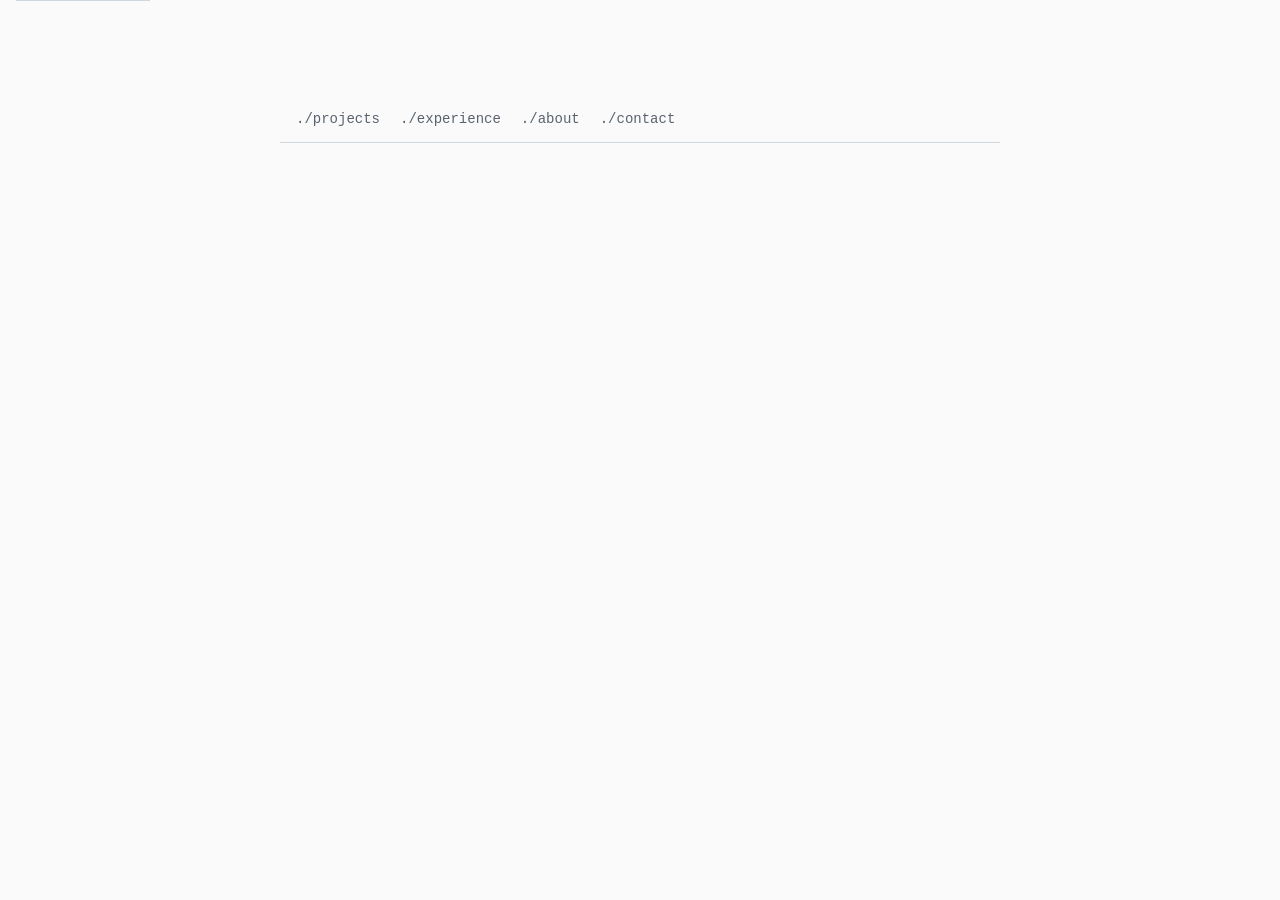
==== index.html @ 527055f6 "Page skeleton" ====
<!doctype html>
<html lang="en">
<head>
  <meta charset="utf-8">
  <meta name="viewport" content="width=device-width, initial-scale=1">
  <title>Albert Zorzolan</title>
  <link rel="stylesheet" href="styles.css">
</head>
<body>
  <a class="skip" href="#main">Skip to content</a>

  <header>
  </header>

  <nav aria-label="Sections">
    <a href="#projects">projects</a>
    <a href="#experience">experience</a>
    <a href="#about">about</a>
    <a href="#contact">contact</a>
  </nav>

  <main id="main">
    <section id="projects" aria-labelledby="projects-h">
    </section>

    <section id="experience" aria-labelledby="experience-h">
    </section>

    <section id="about" aria-labelledby="about-h">
    </section>

    <section id="contact" aria-labelledby="contact-h">
    </section>
  </main>

  <footer>
  </footer>
</body>
</html>
---- styles.css ----
/* Tokens — dark is the default; light follows the system setting. */
:root {
  --bg: #0d1117;
  --surface: #161b22;
  --text: #e6edf3;
  --muted: #8b949e;
  --accent: #7ee787;
  --border: #30363d;

  --mono: ui-monospace, "SF Mono", Menlo, Consolas, "Liberation Mono", monospace;
  --sans: -apple-system, BlinkMacSystemFont, "Segoe UI", Roboto, "Helvetica Neue", Arial, sans-serif;
  color-scheme: dark;
}

@media (prefers-color-scheme: light) {
  :root {
    --bg: #fafafa;
    --surface: #ffffff;
    --text: #1f2328;
    --muted: #59636e;
    --accent: #1a7f37;
    --border: #d0d7de;
    color-scheme: light;
  }
}

*, *::before, *::after { box-sizing: border-box; }

html { scroll-padding-top: 4rem; }

body {
  margin: 0;
  background: var(--bg);
  color: var(--text);
  font-family: var(--sans);
  font-size: 17px;
  line-height: 1.6;
  -webkit-text-size-adjust: 100%;
}

header, nav, main, footer {
  max-width: 720px;
  margin: 0 auto;
  padding: 0 16px;
}

main { overflow-wrap: anywhere; }

a { color: var(--accent); text-underline-offset: 3px; }
a:hover { text-decoration-thickness: 2px; }

:focus-visible {
  outline: 2px solid var(--accent);
  outline-offset: 2px;
  border-radius: 2px;
}

.mono, .label, h1, .project-name, .project-status, .links, nav {
  font-family: var(--mono);
}

.muted { color: var(--muted); }

/* Skip link: hidden until focused */
.skip {
  position: absolute;
  left: 16px;
  top: -40px;
  padding: 6px 10px;
  background: var(--surface);
  border: 1px solid var(--border);
  z-index: 10;
}
.skip:focus { top: 8px; }

/* Header */
header { padding-top: 72px; padding-bottom: 24px; }

h1 {
  margin: 0;
  font-size: clamp(28px, 6vw, 40px);
  font-weight: 700;
  line-height: 1.2;
  letter-spacing: -0.01em;
}
h1 .prompt { color: var(--accent); margin-right: 0.4em; }

.cursor {
  display: inline-block;
  width: 0.55em;
  height: 1em;
  margin-left: 0.15em;
  vertical-align: -0.12em;
  background: var(--accent);
  animation: blink 1s steps(1) infinite;
}
@keyframes blink { 50% { opacity: 0; } }

.meta { margin: 8px 0 0; font-family: var(--mono); color: var(--muted); font-size: 15px; }
.tagline { margin: 16px 0 0; max-width: 60ch; }

.links {
  display: flex;
  flex-wrap: wrap;
  gap: 4px 18px;
  margin: 20px 0 0;
  padding: 0;
  list-style: none;
  font-size: 15px;
}
.links a::before { content: "["; color: var(--muted); }
.links a::after { content: "]"; color: var(--muted); }

/* Sticky section nav */
nav {
  position: sticky;
  top: 0;
  z-index: 5;
  display: flex;
  flex-wrap: wrap;
  gap: 4px 20px;
  padding-top: 12px;
  padding-bottom: 12px;
  background: var(--bg);
  border-bottom: 1px solid var(--border);
  font-size: 14px;
}
nav a { color: var(--muted); text-decoration: none; }
nav a::before { content: "./"; }
nav a:hover { color: var(--accent); }

/* Sections */
section { padding: 40px 0 8px; }

.label {
  margin: 0 0 20px;
  font-size: 15px;
  font-weight: 400;
  color: var(--accent);
}
.label .dollar { color: var(--muted); }

p { margin: 0 0 14px; }

/* Projects */
.project {
  border-top: 1px solid var(--border);
}
.project:last-of-type { border-bottom: 1px solid var(--border); }

.project summary {
  display: grid;
  grid-template-columns: 1.2em minmax(7.5em, auto) 1fr;
  gap: 0 12px;
  align-items: baseline;
  padding: 12px 0;
  cursor: pointer;
  list-style: none;
}
.project summary::-webkit-details-marker { display: none; }
.project summary::before {
  content: "▸";
  color: var(--accent);
  font-family: var(--mono);
}
.project[open] summary::before { content: "▾"; }
.project summary:hover .project-name { text-decoration: underline; text-underline-offset: 3px; }

.project-name { font-weight: 700; }
.project-status { color: var(--muted); font-size: 15px; }

.project-body {
  padding: 4px 0 20px calc(1.2em + 12px);
}
.project-body h3 {
  margin: 16px 0 4px;
  font-family: var(--mono);
  font-size: 13px;
  font-weight: 400;
  text-transform: lowercase;
  color: var(--muted);
}
.project-body h3::before { content: "# "; }
.project-body img {
  display: block;
  max-width: 100%;
  height: auto;
  margin: 16px 0 4px;
  border: 1px solid var(--border);
  border-radius: 6px;
  background: var(--surface);
}

@media (max-width: 480px) {
  .project summary { grid-template-columns: 1.2em 1fr; }
  .project-status { grid-column: 2; }
  .project-body { padding-left: 0; }
}

/* Experience */
.entry {
  padding: 14px 0;
  border-top: 1px solid var(--border);
}
.entry h3 { margin: 0; font-size: 17px; font-weight: 600; }
.entry .when { margin: 2px 0 6px; font-family: var(--mono); font-size: 14px; color: var(--muted); }
.entry ul { margin: 6px 0 0; padding-left: 1.2em; }
.entry li { margin: 2px 0; }

/* Footer */
footer {
  padding-top: 40px;
  padding-bottom: 48px;
  font-family: var(--mono);
  font-size: 13px;
  color: var(--muted);
}

@media (prefers-reduced-motion: reduce) {
  .cursor { animation: none; }
  html { scroll-behavior: auto; }
}

@media (prefers-reduced-motion: no-preference) {
  html { scroll-behavior: smooth; }
}
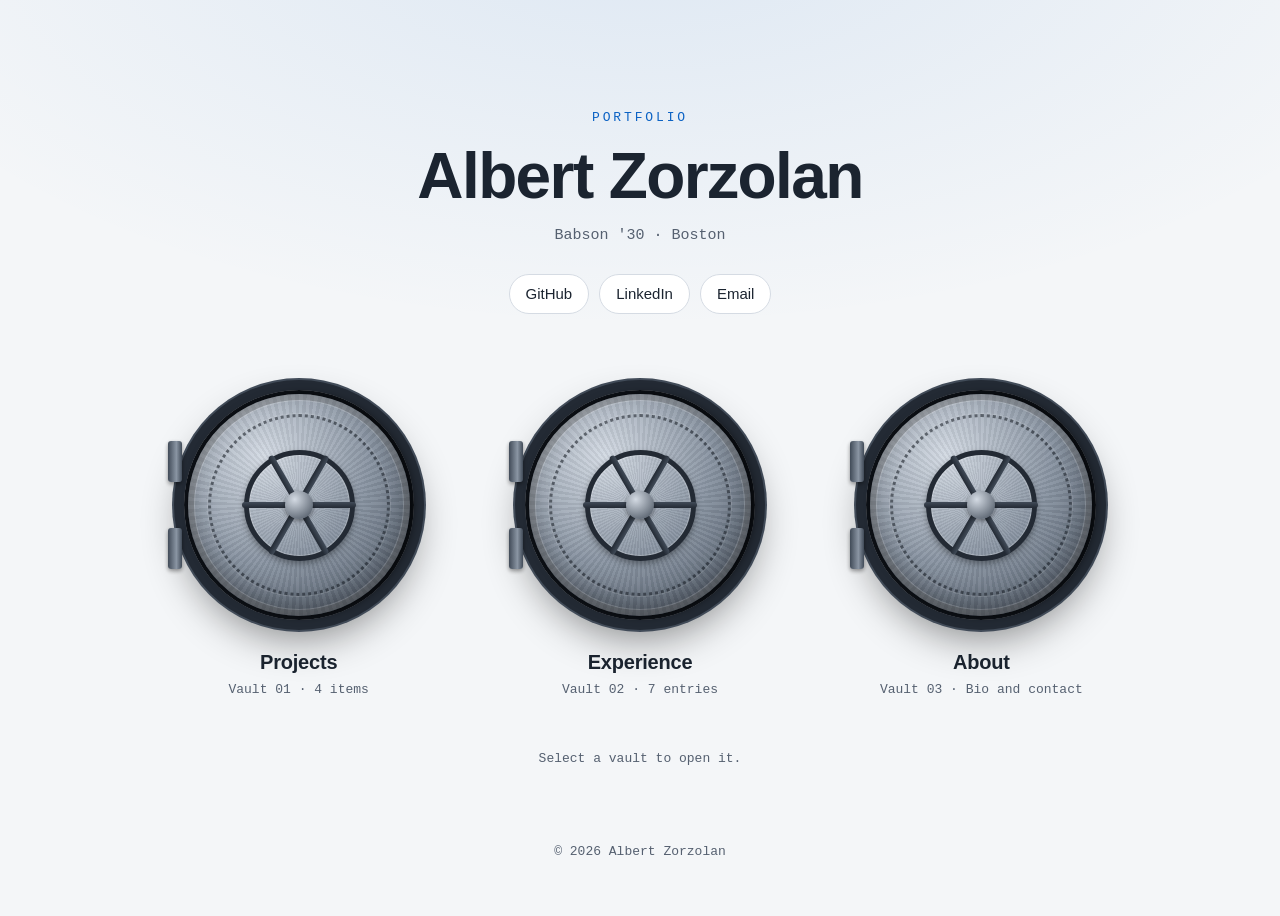
==== commit 475a8752: "Vault redesign: intro, three vault doors with open/close animation, steel palette" ====
--- a/index.html
+++ b/index.html
@@ -4,36 +4,222 @@
   <meta charset="utf-8">
   <meta name="viewport" content="width=device-width, initial-scale=1">
   <title>Albert Zorzolan</title>
+  <meta name="description" content="Albert Zorzolan, Babson '30. Projects: Mendr (iOS app), Kinwise (UnivaBio hackathon), a Kaggle EEG entry and early neuroscience research.">
+  <meta name="theme-color" content="#0b0e13" media="(prefers-color-scheme: dark)">
+  <meta name="theme-color" content="#f4f6f8" media="(prefers-color-scheme: light)">
+  <meta property="og:type" content="website">
+  <meta property="og:title" content="Albert Zorzolan">
+  <meta property="og:description" content="Babson '30. Projects: Mendr (iOS app), Kinwise (UnivaBio hackathon), a Kaggle EEG entry and early neuroscience research.">
+  <meta property="og:url" content="https://albertzorzolan.github.io/">
+  <meta property="og:image" content="https://albertzorzolan.github.io/og-image.png">
+  <meta property="og:image:width" content="1200">
+  <meta property="og:image:height" content="630">
+  <meta property="og:image:alt" content="Albert Zorzolan, Babson '30, Boston">
+  <meta name="twitter:card" content="summary_large_image">
+  <link rel="icon" href="favicon.svg" type="image/svg+xml">
+  <script>document.documentElement.classList.add("js")</script>
   <link rel="stylesheet" href="styles.css">
+  <script src="vault.js" defer></script>
 </head>
 <body>
   <a class="skip" href="#main">Skip to content</a>
 
-  <header>
+  <header class="intro">
+    <p class="eyebrow">Portfolio</p>
+    <h1>Albert Zorzolan</h1>
+    <p class="meta">Babson '30 · Boston</p>
+    <ul class="links">
+      <li><a href="https://github.com/albertzorzolan">GitHub</a></li>
+      <li><a href="https://www.linkedin.com/in/albert-zorzolan/">LinkedIn</a></li>
+      <li><a href="mailto:azorzolan1@babson.edu">Email</a></li>
+    </ul>
   </header>
 
-  <nav aria-label="Sections">
-    <a href="#projects">projects</a>
-    <a href="#experience">experience</a>
-    <a href="#about">about</a>
-    <a href="#contact">contact</a>
-  </nav>
-
   <main id="main">
-    <section id="projects" aria-labelledby="projects-h">
+    <nav class="vaults" aria-label="Vaults">
+      <a class="vault" href="#projects">
+        <span class="vault-frame" aria-hidden="true">
+          <span class="vault-door">
+            <span class="vault-bolts"></span>
+            <span class="vault-wheel"><span class="spoke"></span><span class="spoke"></span><span class="spoke"></span><span class="hub"></span></span>
+          </span>
+        </span>
+        <span class="vault-label">Projects</span>
+        <span class="vault-meta">Vault 01 · 4 items</span>
+      </a>
+      <a class="vault" href="#experience">
+        <span class="vault-frame" aria-hidden="true">
+          <span class="vault-door">
+            <span class="vault-bolts"></span>
+            <span class="vault-wheel"><span class="spoke"></span><span class="spoke"></span><span class="spoke"></span><span class="hub"></span></span>
+          </span>
+        </span>
+        <span class="vault-label">Experience</span>
+        <span class="vault-meta">Vault 02 · 7 entries</span>
+      </a>
+      <a class="vault" href="#about">
+        <span class="vault-frame" aria-hidden="true">
+          <span class="vault-door">
+            <span class="vault-bolts"></span>
+            <span class="vault-wheel"><span class="spoke"></span><span class="spoke"></span><span class="spoke"></span><span class="hub"></span></span>
+          </span>
+        </span>
+        <span class="vault-label">About</span>
+        <span class="vault-meta">Vault 03 · Bio and contact</span>
+      </a>
+    </nav>
+    <p class="hint">Select a vault to open it.</p>
+
+    <section id="projects" class="vault-room" aria-labelledby="projects-h">
+      <div class="room-inner">
+        <div class="room-bar">
+          <span class="room-tag">Vault 01</span>
+          <button class="vault-close" type="button">Close vault</button>
+        </div>
+        <h2 id="projects-h" tabindex="-1">Projects</h2>
+
+        <article class="project" data-id="mendr">
+          <div class="project-head">
+            <h3 class="project-name">Mendr</h3>
+            <span class="pill">iOS app · Live on the App Store</span>
+          </div>
+          <p>Mendr: Better Mornings is an iPhone app for sleep and energy. Each morning you answer a one-minute check-in about sleep, food, water, movement and how you feel, and Mendr sums it up as a Morning Snapshot from 0 to 100. You can start an invite-only crew of up to eight friends who check in together, and see trends from your own records. Optional accounts add friends and two-week seasons.</p>
+          <h4>What I did</h4>
+          <ul>
+            <li>Designed and shipped a social iOS wellness platform with friend graphs, group crews and ranked leaderboards.</li>
+            <li>Integrated HealthKit, WHOOP and Oura APIs for autofill, with per-category source priority to deduplicate data.</li>
+            <li>Embedded AI coaching and NLP input via an on-device LLM with server fallback; Supabase auth and cloud sync.</li>
+          </ul>
+          <p class="stack">Swift · SwiftUI · Supabase · HealthKit</p>
+          <p class="project-links"><a href="https://apps.apple.com/app/id6799245609">View on the App Store</a></p>
+          <img src="img/mendr.png" width="800" height="285" loading="lazy" alt="Six App Store screenshots of Mendr: home screen with a Morning Snapshot of 95, the sleep check-in, a crew of four friends, the how-are-you-feeling question, the daily care plan, and 14-day insights.">
+        </article>
+
+        <article class="project" data-id="kinwise">
+          <div class="project-head">
+            <h3 class="project-name">Kinwise</h3>
+            <span class="pill">Top 100 of 486 · UnivaBio 2026</span>
+          </div>
+          <p>A browser app for families caring for an older parent on many medicines. The parent checks in daily in their own words, Kinwise lines those check-ins up with medicine changes and cited geriatric prescribing criteria, and the family gets one reviewed page of questions to bring to the doctor or pharmacist. It runs entirely in the browser, with no server or sign-up.</p>
+          <h4>What I did</h4>
+          <ul>
+            <li>Co-built it with Neil Shah for the UnivaBio hackathon (theme: AI for Human Health), using AI coding tools.</li>
+            <li>A rule-based review engine checks medications against a 427-drug geriatric knowledge base; an on-device LLM only rewords findings the engine has verified.</li>
+            <li>Symptom extraction from diary entries scored F1 0.94 on 70 held-out synthetic stories; clinician briefs export as HL7 FHIR.</li>
+          </ul>
+          <p class="stack">React · TypeScript · Python</p>
+          <p>Top 100 of 486 projects at UnivaBio 2026. A working prototype on fictional data, not yet tested with real patients, caregivers or clinicians.</p>
+          <p class="project-links"><a href="https://albertzorzolan.github.io/UnivaBioBabson/">Live demo</a> <a href="https://github.com/albertzorzolan/UnivaBioBabson">Code</a></p>
+          <img src="img/kinwise.png" width="800" height="475" loading="lazy" alt="Kinwise demo home page: 'Notice what changes after a medicine change, and bring a clear question to the visit', with buttons for a guided tour, a patient view and a caregiver view.">
+        </article>
+
+        <article class="project" data-id="eeg">
+          <div class="project-head">
+            <h3 class="project-name">Motor-imagery EEG decoding</h3>
+            <span class="pill">Kaggle · In progress</span>
+          </div>
+          <p>An entry in a Kaggle competition on decoding imagined movement from a low-cost 8-channel EEG headset, aimed at rehabilitation. The models have to work on people they were never trained on.</p>
+          <h4>What I did</h4>
+          <p>I used an AI coding agent to build the pipeline: an ensemble of xDAWN spatial filtering and Riemannian tangent-space classifiers, re-centered per recording. Along the way a cue-timing data leak was found and excluded.</p>
+          <p class="stack">Python · pyRiemann · scikit-learn · PyTorch</p>
+          <p>The competition runs until February 2027. The code stays private until it ends.</p>
+        </article>
+
+        <article class="project" data-id="research">
+          <div class="project-head">
+            <h3 class="project-name">Undergraduate research</h3>
+            <span class="pill">Neuroscience + ML · Early stage</span>
+          </div>
+          <p>Undergraduate research at Babson, advised by Prof. Vicky Zhu.</p>
+          <ul>
+            <li>Investigating how the coherence length of a training stream, with total tokens and class statistics held fixed, shifts small transformers between in-context and in-weight learning, using mechanistic readouts of attention heads.</li>
+            <li>Aiming to project results onto the working-memory versus long-term-memory trade-off in human learning, where in-context learning mirrors fast, flexible working memory and in-weight learning mirrors durable synaptic change.</li>
+          </ul>
+          <p>In progress since September 2026.</p>
+        </article>
+      </div>
     </section>
 
-    <section id="experience" aria-labelledby="experience-h">
+    <section id="experience" class="vault-room" aria-labelledby="experience-h">
+      <div class="room-inner">
+        <div class="room-bar">
+          <span class="room-tag">Vault 02</span>
+          <button class="vault-close" type="button">Close vault</button>
+        </div>
+        <h2 id="experience-h" tabindex="-1">Experience</h2>
+
+        <div class="entry">
+          <h3>Undergraduate Researcher · Babson College</h3>
+          <p class="when">Sept. 2026 – present · Wellesley, MA</p>
+          <p>Advised by Prof. Vicky Zhu. Details in the Projects vault.</p>
+        </div>
+
+        <div class="entry">
+          <h3>Mendr · Founder, Developer</h3>
+          <p class="when">June 2026 – present</p>
+          <p>Building an iPhone app for better mornings with friends. Details in the Projects vault.</p>
+        </div>
+
+        <div class="entry">
+          <h3>EY · Robotic Process Automation Intern</h3>
+          <p class="when">July 2025 · Bucharest</p>
+          <ul>
+            <li>Completed UiPath Academy certificates in agentic AI fundamentals, agentic automation and workflow design.</li>
+            <li>Built UiPath workflows to automate email categorization and responses, business analytics and data processing.</li>
+            <li>Helped build a pitch deck for a Romanian company on letting agentic AI handle repetitive operational tasks.</li>
+          </ul>
+        </div>
+
+        <div class="entry">
+          <h3>Babson Biotech Club · Freshman Representative</h3>
+          <p class="when">Sept. 2026 – present</p>
+          <ul>
+            <li>Organizing the club's speaker series of fireside chats with healthcare professionals.</li>
+            <li>Working to start a beginner neurotechnology branch with hands-on EEG and brain-computer interface workshops.</li>
+          </ul>
+        </div>
+
+        <div class="entry">
+          <h3>Babson Analyst Initiative · Equity Research Analyst, NVIDIA</h3>
+          <p class="when">Sept. 2026 – present</p>
+        </div>
+
+        <div class="entry">
+          <h3>Babson College · BS Business Administration</h3>
+          <p class="when">Aug. 2026 – May 2030 · Wellesley, MA</p>
+        </div>
+
+        <div class="entry">
+          <h3>American International School of Bucharest · IB Diploma, 42/45</h3>
+          <p class="when">Aug. 2022 – May 2026 · Bucharest, Romania</p>
+        </div>
+      </div>
     </section>
 
-    <section id="about" aria-labelledby="about-h">
-    </section>
-
-    <section id="contact" aria-labelledby="contact-h">
+    <section id="about" class="vault-room" aria-labelledby="about-h">
+      <div class="room-inner">
+        <div class="room-bar">
+          <span class="room-tag">Vault 03</span>
+          <button class="vault-close" type="button">Close vault</button>
+        </div>
+        <h2 id="about-h" tabindex="-1">About</h2>
+        <p>I'm a first-year at Babson, from Bucharest. I'm interested in how the brain works and how to model it with neural networks, and I'm learning computer science and math to get there.</p>
+        <p>Right now I'm building Mendr and doing research with Prof. Vicky Zhu on how small transformers learn.</p>
+
+        <div id="contact" class="contact">
+          <h3>Contact</h3>
+          <ul class="links">
+            <li><a href="https://github.com/albertzorzolan">github.com/albertzorzolan</a></li>
+            <li><a href="https://www.linkedin.com/in/albert-zorzolan/">linkedin.com/in/albert-zorzolan</a></li>
+            <li><a href="mailto:azorzolan1@babson.edu">Email</a></li>
+          </ul>
+        </div>
+      </div>
     </section>
   </main>
 
   <footer>
+    <p>© 2026 Albert Zorzolan</p>
   </footer>
 </body>
 </html>
--- a/styles.css
+++ b/styles.css
@@ -1,36 +1,47 @@
 /* Tokens — dark is the default; light follows the system setting. */
 :root {
-  --bg: #0d1117;
-  --surface: #161b22;
-  --text: #e6edf3;
-  --muted: #8b949e;
-  --accent: #7ee787;
-  --border: #30363d;
+  --bg: #0b0e13;
+  --surface: #131821;
+  --text: #e8edf3;
+  --muted: #93a0b0;
+  --accent: #6cb6ff;
+  --border: #262f3b;
+
+  /* vault metal (decorative, not used for text) */
+  --steel-hi: #d3dae3;
+  --steel-mid: #8a95a3;
+  --steel-lo: #414b58;
+  --steel-dark: #232a34;
+  --hole: #05070a;
+  --glow: rgba(108, 182, 255, 0.35);
 
   --mono: ui-monospace, "SF Mono", Menlo, Consolas, "Liberation Mono", monospace;
   --sans: -apple-system, BlinkMacSystemFont, "Segoe UI", Roboto, "Helvetica Neue", Arial, sans-serif;
+  --door: clamp(170px, 22vw, 230px);
   color-scheme: dark;
 }
 
 @media (prefers-color-scheme: light) {
   :root {
-    --bg: #fafafa;
+    --bg: #f4f6f8;
     --surface: #ffffff;
-    --text: #1f2328;
-    --muted: #59636e;
-    --accent: #1a7f37;
-    --border: #d0d7de;
+    --text: #1b2430;
+    --muted: #556070;
+    --accent: #0b62c4;
+    --border: #d5dbe3;
+    --glow: rgba(11, 98, 196, 0.25);
     color-scheme: light;
   }
 }
 
 *, *::before, *::after { box-sizing: border-box; }
 
-html { scroll-padding-top: 4rem; }
-
 body {
   margin: 0;
-  background: var(--bg);
+  min-height: 100vh;
+  background:
+    radial-gradient(1200px 600px at 50% -10%, color-mix(in srgb, var(--accent) 10%, transparent), transparent 70%),
+    var(--bg);
   color: var(--text);
   font-family: var(--sans);
   font-size: 17px;
@@ -38,12 +49,6 @@
   -webkit-text-size-adjust: 100%;
 }
 
-header, nav, main, footer {
-  max-width: 720px;
-  margin: 0 auto;
-  padding: 0 16px;
-}
-
 main { overflow-wrap: anywhere; }
 
 a { color: var(--accent); text-underline-offset: 3px; }
@@ -51,176 +56,386 @@
 
 :focus-visible {
   outline: 2px solid var(--accent);
-  outline-offset: 2px;
-  border-radius: 2px;
-}
-
-.mono, .label, h1, .project-name, .project-status, .links, nav {
-  font-family: var(--mono);
-}
-
-.muted { color: var(--muted); }
-
-/* Skip link: hidden until focused */
+  outline-offset: 3px;
+  border-radius: 6px;
+}
+
 .skip {
   position: absolute;
   left: 16px;
-  top: -40px;
-  padding: 6px 10px;
+  top: -100px;
+  padding: 8px 12px;
   background: var(--surface);
   border: 1px solid var(--border);
-  z-index: 10;
-}
-.skip:focus { top: 8px; }
-
-/* Header */
-header { padding-top: 72px; padding-bottom: 24px; }
-
+  border-radius: 8px;
+  z-index: 100;
+}
+.skip:focus { top: 12px; }
+
+/* ---------------------------------------------------------------- intro */
+.intro {
+  max-width: 1040px;
+  margin: 0 auto;
+  padding: clamp(64px, 12vh, 120px) 24px 24px;
+  text-align: center;
+}
+.eyebrow {
+  margin: 0 0 14px;
+  font-family: var(--mono);
+  font-size: 13px;
+  letter-spacing: 0.22em;
+  text-transform: uppercase;
+  color: var(--accent);
+}
 h1 {
   margin: 0;
-  font-size: clamp(28px, 6vw, 40px);
+  font-size: clamp(40px, 7vw, 64px);
   font-weight: 700;
-  line-height: 1.2;
-  letter-spacing: -0.01em;
-}
-h1 .prompt { color: var(--accent); margin-right: 0.4em; }
-
-.cursor {
-  display: inline-block;
-  width: 0.55em;
-  height: 1em;
-  margin-left: 0.15em;
-  vertical-align: -0.12em;
-  background: var(--accent);
-  animation: blink 1s steps(1) infinite;
-}
-@keyframes blink { 50% { opacity: 0; } }
-
-.meta { margin: 8px 0 0; font-family: var(--mono); color: var(--muted); font-size: 15px; }
-.tagline { margin: 16px 0 0; max-width: 60ch; }
+  line-height: 1.05;
+  letter-spacing: -0.025em;
+}
+.meta {
+  margin: 14px 0 0;
+  font-family: var(--mono);
+  font-size: 15px;
+  color: var(--muted);
+}
+.tagline { margin: 18px auto 0; max-width: 56ch; font-size: 19px; }
 
 .links {
   display: flex;
   flex-wrap: wrap;
-  gap: 4px 18px;
-  margin: 20px 0 0;
+  justify-content: center;
+  gap: 10px;
+  margin: 26px 0 0;
   padding: 0;
   list-style: none;
+}
+.links a {
+  display: inline-block;
+  padding: 7px 16px;
+  border: 1px solid var(--border);
+  border-radius: 999px;
+  background: var(--surface);
+  color: var(--text);
   font-size: 15px;
-}
-.links a::before { content: "["; color: var(--muted); }
-.links a::after { content: "]"; color: var(--muted); }
-
-/* Sticky section nav */
-nav {
+  text-decoration: none;
+  transition: border-color 0.2s, color 0.2s;
+}
+.links a:hover { border-color: var(--accent); color: var(--accent); }
+
+/* ---------------------------------------------------------------- vault doors */
+.vaults {
+  display: grid;
+  grid-template-columns: repeat(3, minmax(0, 1fr));
+  gap: 32px;
+  max-width: 1040px;
+  margin: 40px auto 0;
+  padding: 0 24px;
+}
+@media (max-width: 720px) {
+  .vaults { grid-template-columns: 1fr; gap: 36px; }
+  :root { --door: clamp(170px, 52vw, 220px); }
+}
+
+.vault {
+  display: flex;
+  flex-direction: column;
+  align-items: center;
+  padding: 12px 0;
+  color: var(--text);
+  text-decoration: none;
+  border-radius: 20px;
+}
+
+.vault-frame {
+  position: relative;
+  width: var(--door);
+  aspect-ratio: 1;
+  border-radius: 50%;
+  background: radial-gradient(circle, var(--hole) 0 58%, #0e1218 72%, var(--hole) 100%);
+  box-shadow:
+    0 0 0 10px var(--steel-dark),
+    0 0 0 12px var(--steel-lo),
+    0 18px 40px rgba(0, 0, 0, 0.45);
+  perspective: 900px;
+  transition: box-shadow 0.3s;
+}
+.vault:hover .vault-frame,
+.vault:focus-visible .vault-frame {
+  box-shadow:
+    0 0 0 10px var(--steel-dark),
+    0 0 0 12px var(--steel-lo),
+    0 0 0 16px var(--glow),
+    0 18px 40px rgba(0, 0, 0, 0.45);
+}
+
+.vault-door {
+  position: absolute;
+  inset: 4px;
+  border-radius: 50%;
+  background:
+    repeating-conic-gradient(from 0deg, rgba(255, 255, 255, 0.05) 0deg 2deg, rgba(0, 0, 0, 0.05) 2deg 4deg),
+    radial-gradient(circle at 34% 28%, var(--steel-hi), var(--steel-mid) 48%, var(--steel-lo) 100%);
+  box-shadow:
+    inset 0 0 0 6px rgba(0, 0, 0, 0.22),
+    inset 0 0 0 7px rgba(255, 255, 255, 0.18),
+    inset 0 -10px 24px rgba(0, 0, 0, 0.35),
+    4px 0 10px rgba(0, 0, 0, 0.5);
+  transform-origin: 0% 50%;
+  transition: transform 0.5s cubic-bezier(0.2, 0.7, 0.2, 1);
+  will-change: transform;
+}
+.vault:hover .vault-door { transform: rotateY(-9deg); }
+
+/* hinge plates on the left edge of the frame */
+.vault-frame::before,
+.vault-frame::after {
+  content: "";
+  position: absolute;
+  left: -16px;
+  width: 14px;
+  height: 18%;
+  border-radius: 3px;
+  background: linear-gradient(90deg, var(--steel-lo), var(--steel-mid) 60%, var(--steel-lo));
+  box-shadow: 0 2px 4px rgba(0, 0, 0, 0.4);
+}
+.vault-frame::before { top: 22%; }
+.vault-frame::after { bottom: 22%; }
+
+.vault-bolts {
+  position: absolute;
+  inset: 9%;
+  border-radius: 50%;
+  border: 3px dotted rgba(20, 26, 34, 0.55);
+  box-shadow: 0 0 0 1px rgba(255, 255, 255, 0.12);
+}
+
+.vault-wheel {
+  position: absolute;
+  top: 25%;
+  left: 25%;
+  width: 50%;
+  aspect-ratio: 1;
+  border-radius: 50%;
+  border: 5px solid var(--steel-dark);
+  box-shadow: inset 0 0 0 1px rgba(255, 255, 255, 0.25), 0 3px 6px rgba(0, 0, 0, 0.35);
+  transition: transform 0.6s cubic-bezier(0.3, 0.8, 0.3, 1);
+}
+.vault:hover .vault-wheel { transform: rotate(35deg); }
+.spoke {
+  position: absolute;
+  top: calc(50% - 3px);
+  left: -6%;
+  width: 112%;
+  height: 6px;
+  border-radius: 3px;
+  background: linear-gradient(var(--steel-lo), var(--steel-dark));
+}
+.spoke:nth-child(2) { transform: rotate(60deg); }
+.spoke:nth-child(3) { transform: rotate(120deg); }
+.hub {
+  position: absolute;
+  top: 36%;
+  left: 36%;
+  width: 28%;
+  aspect-ratio: 1;
+  border-radius: 50%;
+  background: radial-gradient(circle at 35% 30%, var(--steel-hi), var(--steel-lo));
+  box-shadow: 0 2px 4px rgba(0, 0, 0, 0.4);
+}
+
+.vault-label {
+  margin-top: 26px;
+  font-size: 20px;
+  font-weight: 650;
+  letter-spacing: -0.01em;
+}
+.vault-meta {
+  margin-top: 2px;
+  font-family: var(--mono);
+  font-size: 13px;
+  color: var(--muted);
+}
+.hint {
+  margin: 36px 0 0;
+  text-align: center;
+  font-family: var(--mono);
+  font-size: 13px;
+  color: var(--muted);
+}
+html:not(.js) .hint { display: none; }
+
+/* ---------------------------------------------------------------- rooms */
+.vault-room { padding: 0 24px; }
+.room-inner {
+  max-width: 960px;
+  margin: 0 auto;
+  padding: 0 0 80px;
+  overflow-wrap: anywhere;
+}
+html:not(.js) .room-bar { display: none; }
+
+.js .vault-room { display: none; }
+.js .vault-room.is-open {
+  display: block;
+  position: fixed;
+  inset: 0;
+  z-index: 50;
+  overflow-y: auto;
+  overscroll-behavior: contain;
+  background:
+    radial-gradient(900px 500px at 50% 0%, color-mix(in srgb, var(--accent) 9%, transparent), transparent 70%),
+    var(--bg);
+}
+.js body.room-open { overflow: hidden; }
+
+.room-bar {
   position: sticky;
   top: 0;
-  z-index: 5;
+  z-index: 2;
+  display: flex;
+  align-items: center;
+  justify-content: space-between;
+  margin: 0 -24px;
+  padding: 14px 24px;
+  background: color-mix(in srgb, var(--bg) 88%, transparent);
+  backdrop-filter: blur(8px);
+  -webkit-backdrop-filter: blur(8px);
+  border-bottom: 1px solid var(--border);
+}
+.room-tag {
+  font-family: var(--mono);
+  font-size: 12.5px;
+  letter-spacing: 0.18em;
+  text-transform: uppercase;
+  color: var(--muted);
+}
+.vault-close {
+  padding: 8px 16px;
+  border: 1px solid var(--border);
+  border-radius: 999px;
+  background: var(--surface);
+  color: var(--text);
+  font: 500 14px var(--sans);
+  cursor: pointer;
+  transition: border-color 0.2s, color 0.2s;
+}
+.vault-close:hover { border-color: var(--accent); color: var(--accent); }
+
+h2 {
+  margin: 36px 0 28px;
+  font-size: clamp(32px, 5vw, 44px);
+  line-height: 1.1;
+  letter-spacing: -0.02em;
+}
+h2:focus { outline: none; }
+p { margin: 0 0 14px; }
+
+/* projects */
+.project {
+  margin: 0 0 20px;
+  padding: clamp(20px, 4vw, 30px);
+  background: var(--surface);
+  border: 1px solid var(--border);
+  border-radius: 16px;
+}
+.project-head {
   display: flex;
   flex-wrap: wrap;
-  gap: 4px 20px;
-  padding-top: 12px;
-  padding-bottom: 12px;
+  align-items: center;
+  justify-content: space-between;
+  gap: 8px 16px;
+  margin-bottom: 14px;
+}
+.project-name { margin: 0; font-size: 23px; letter-spacing: -0.01em; }
+.pill {
+  padding: 4px 11px;
+  border: 1px solid var(--border);
+  border-radius: 999px;
+  font-family: var(--mono);
+  font-size: 12.5px;
+  color: var(--muted);
+}
+.project h4 {
+  margin: 20px 0 8px;
+  font-family: var(--mono);
+  font-size: 12px;
+  font-weight: 500;
+  letter-spacing: 0.14em;
+  text-transform: uppercase;
+  color: var(--muted);
+}
+.project ul, .entry ul { margin: 0 0 14px; padding-left: 1.2em; }
+.project li, .entry li { margin: 4px 0; }
+.stack { font-family: var(--mono); font-size: 13.5px; color: var(--muted); }
+.project-links { display: flex; flex-wrap: wrap; gap: 6px 20px; }
+.project-links a { font-weight: 600; text-decoration: none; }
+.project-links a::after { content: " →" / ""; }
+.project-links a:hover { text-decoration: underline; }
+.project img {
+  display: block;
+  width: 100%;
+  height: auto;
+  margin-top: 18px;
+  border: 1px solid var(--border);
+  border-radius: 10px;
   background: var(--bg);
-  border-bottom: 1px solid var(--border);
-  font-size: 14px;
-}
-nav a { color: var(--muted); text-decoration: none; }
-nav a::before { content: "./"; }
-nav a:hover { color: var(--accent); }
-
-/* Sections */
-section { padding: 40px 0 8px; }
-
-.label {
-  margin: 0 0 20px;
-  font-size: 15px;
-  font-weight: 400;
-  color: var(--accent);
-}
-.label .dollar { color: var(--muted); }
-
-p { margin: 0 0 14px; }
-
-/* Projects */
-.project {
-  border-top: 1px solid var(--border);
-}
-.project:last-of-type { border-bottom: 1px solid var(--border); }
-
-.project summary {
-  display: grid;
-  grid-template-columns: 1.2em minmax(7.5em, auto) 1fr;
-  gap: 0 12px;
-  align-items: baseline;
-  padding: 12px 0;
-  cursor: pointer;
-  list-style: none;
-}
-.project summary::-webkit-details-marker { display: none; }
-.project summary::before {
-  content: "▸";
-  color: var(--accent);
-  font-family: var(--mono);
-}
-.project[open] summary::before { content: "▾"; }
-.project summary:hover .project-name { text-decoration: underline; text-underline-offset: 3px; }
-
-.project-name { font-weight: 700; }
-.project-status { color: var(--muted); font-size: 15px; }
-
-.project-body {
-  padding: 4px 0 20px calc(1.2em + 12px);
-}
-.project-body h3 {
-  margin: 16px 0 4px;
+}
+
+/* experience timeline */
+.entry {
+  position: relative;
+  padding: 0 0 26px 26px;
+  border-left: 2px solid var(--border);
+}
+.entry:last-child { border-left-color: transparent; }
+.entry::before {
+  content: "";
+  position: absolute;
+  left: -7px;
+  top: 6px;
+  width: 12px;
+  height: 12px;
+  border-radius: 50%;
+  background: var(--bg);
+  border: 2px solid var(--accent);
+}
+.entry h3 { margin: 0; font-size: 18px; font-weight: 600; line-height: 1.35; }
+.entry .when { margin: 2px 0 8px; font-family: var(--mono); font-size: 13.5px; color: var(--muted); }
+
+/* about */
+.vault-room#about p { max-width: 62ch; font-size: 18px; }
+.contact { margin-top: 36px; padding-top: 24px; border-top: 1px solid var(--border); }
+.contact h3 { margin: 0 0 4px; font-size: 18px; }
+.contact .links { justify-content: flex-start; margin-top: 12px; }
+
+footer {
+  padding: 72px 24px 40px;
+  text-align: center;
   font-family: var(--mono);
   font-size: 13px;
-  font-weight: 400;
-  text-transform: lowercase;
-  color: var(--muted);
-}
-.project-body h3::before { content: "# "; }
-.project-body img {
-  display: block;
-  max-width: 100%;
-  height: auto;
-  margin: 16px 0 4px;
-  border: 1px solid var(--border);
-  border-radius: 6px;
-  background: var(--surface);
-}
-
-@media (max-width: 480px) {
-  .project summary { grid-template-columns: 1.2em 1fr; }
-  .project-status { grid-column: 2; }
-  .project-body { padding-left: 0; }
-}
-
-/* Experience */
-.entry {
-  padding: 14px 0;
-  border-top: 1px solid var(--border);
-}
-.entry h3 { margin: 0; font-size: 17px; font-weight: 600; }
-.entry .when { margin: 2px 0 6px; font-family: var(--mono); font-size: 14px; color: var(--muted); }
-.entry ul { margin: 6px 0 0; padding-left: 1.2em; }
-.entry li { margin: 2px 0; }
-
-/* Footer */
-footer {
-  padding-top: 40px;
-  padding-bottom: 48px;
-  font-family: var(--mono);
-  font-size: 13px;
-  color: var(--muted);
-}
+  color: var(--muted);
+}
+
+/* ---------------------------------------------------------------- entrance */
+@keyframes rise {
+  from { opacity: 0; transform: translateY(14px); }
+  to { opacity: 1; transform: none; }
+}
+.intro > * { animation: rise 0.7s cubic-bezier(0.2, 0.7, 0.2, 1) both; }
+.intro > :nth-child(2) { animation-delay: 0.08s; }
+.intro > :nth-child(3) { animation-delay: 0.16s; }
+.intro > :nth-child(4) { animation-delay: 0.24s; }
+.intro > :nth-child(5) { animation-delay: 0.32s; }
+.vault { animation: rise 0.8s cubic-bezier(0.2, 0.7, 0.2, 1) both; }
+.vault:nth-child(1) { animation-delay: 0.35s; }
+.vault:nth-child(2) { animation-delay: 0.47s; }
+.vault:nth-child(3) { animation-delay: 0.59s; }
+.hint { animation: rise 0.8s 0.8s both; }
 
 @media (prefers-reduced-motion: reduce) {
-  .cursor { animation: none; }
-  html { scroll-behavior: auto; }
-}
-
-@media (prefers-reduced-motion: no-preference) {
-  html { scroll-behavior: smooth; }
-}
+  .intro > *, .vault, .hint { animation: none; }
+  .vault-door, .vault-wheel { transition: none; }
+  .vault:hover .vault-door, .vault:hover .vault-wheel { transform: none; }
+}
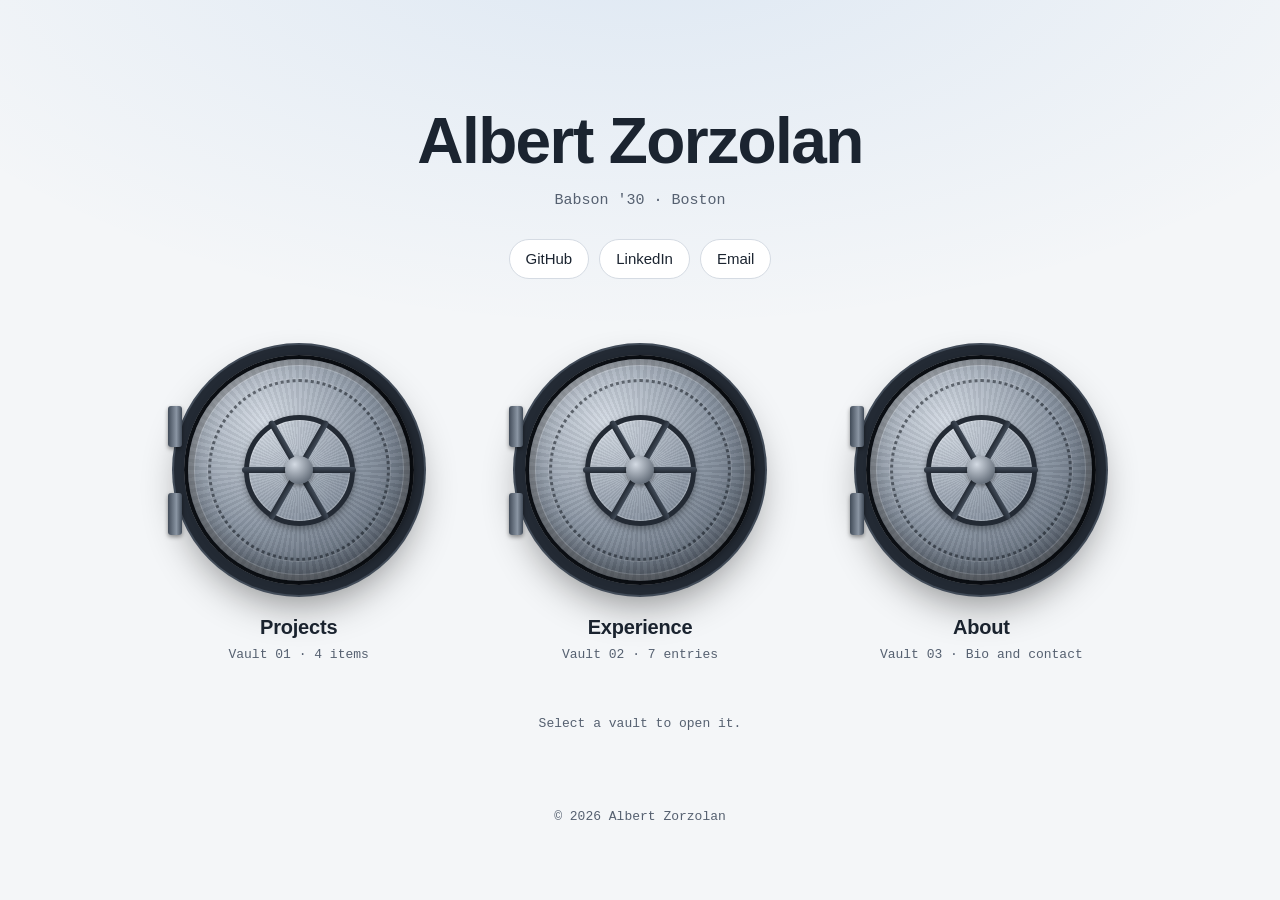
==== commit aecda811: "Drop the Portfolio eyebrow label above the name" ====
--- a/index.html
+++ b/index.html
@@ -25,7 +25,6 @@
   <a class="skip" href="#main">Skip to content</a>
 
   <header class="intro">
-    <p class="eyebrow">Portfolio</p>
     <h1>Albert Zorzolan</h1>
     <p class="meta">Babson '30 · Boston</p>
     <ul class="links">
--- a/styles.css
+++ b/styles.css
@@ -78,14 +78,6 @@
   margin: 0 auto;
   padding: clamp(64px, 12vh, 120px) 24px 24px;
   text-align: center;
-}
-.eyebrow {
-  margin: 0 0 14px;
-  font-family: var(--mono);
-  font-size: 13px;
-  letter-spacing: 0.22em;
-  text-transform: uppercase;
-  color: var(--accent);
 }
 h1 {
   margin: 0;
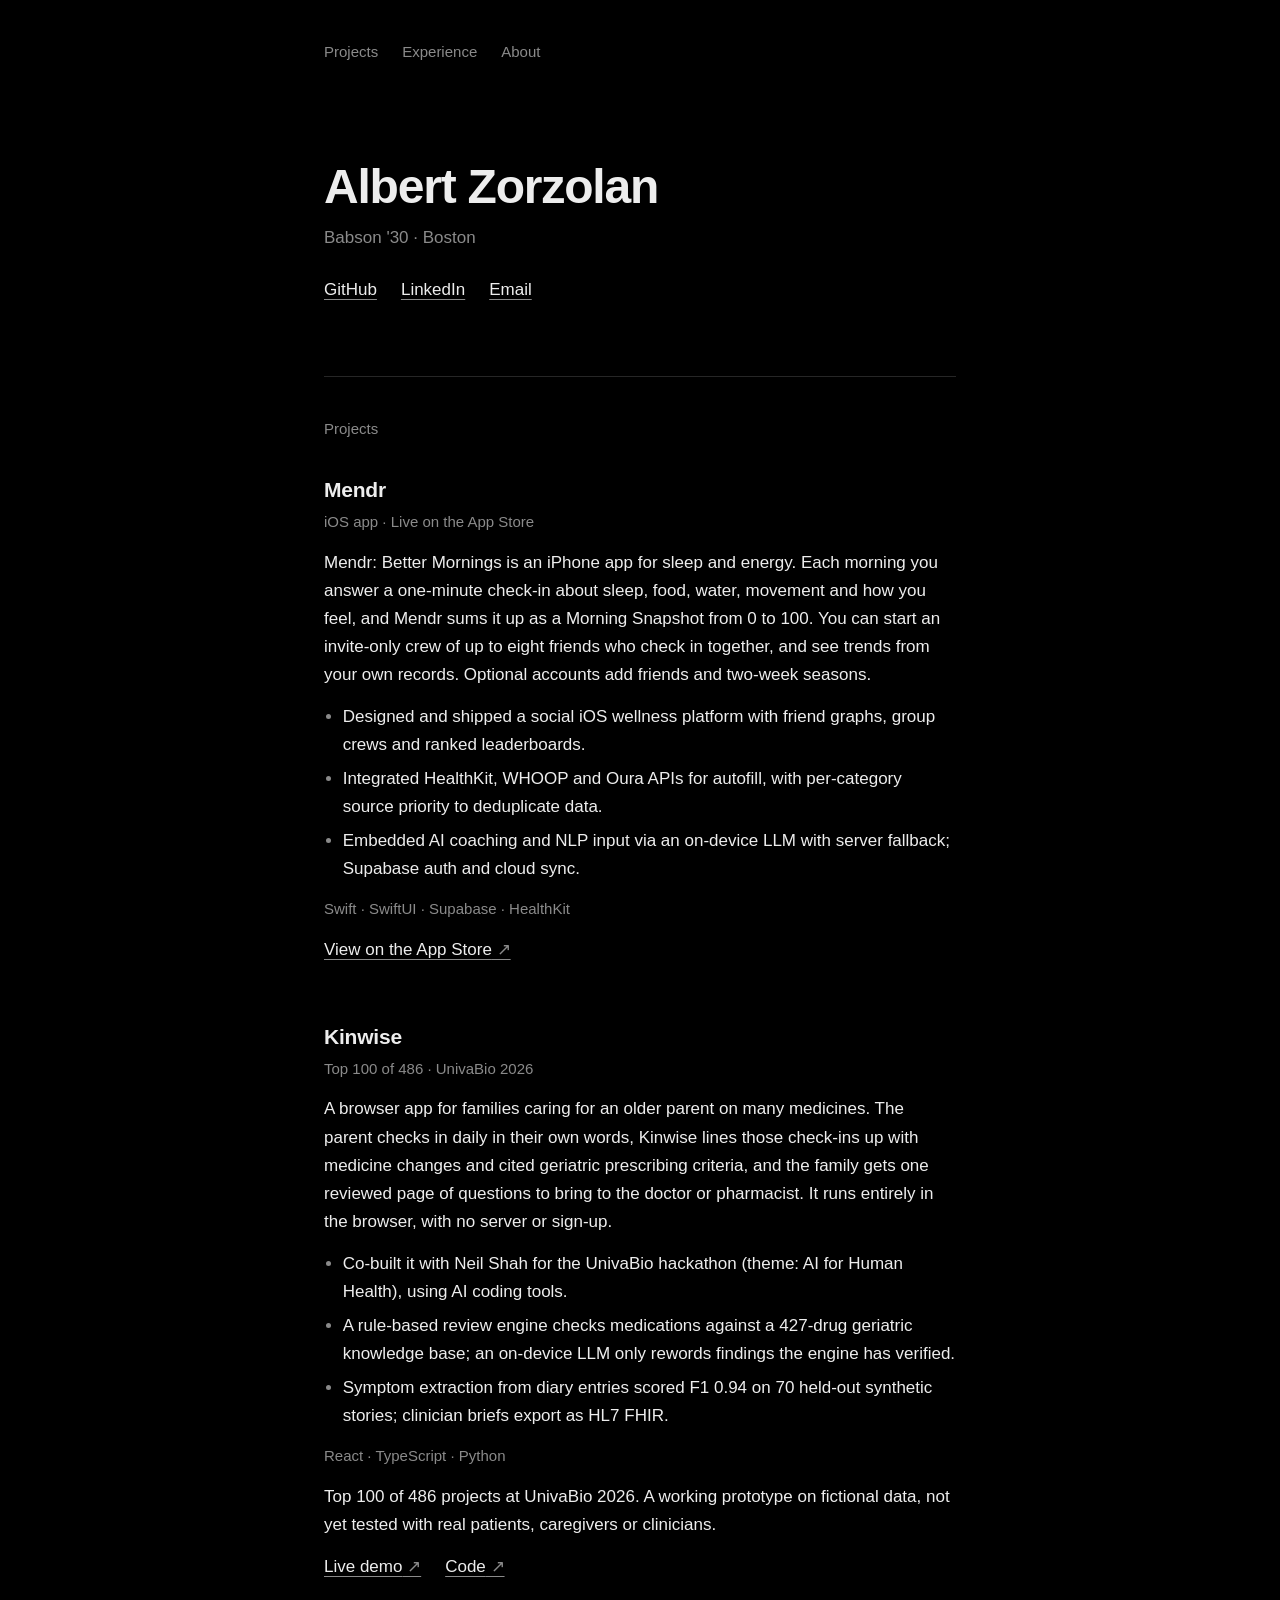
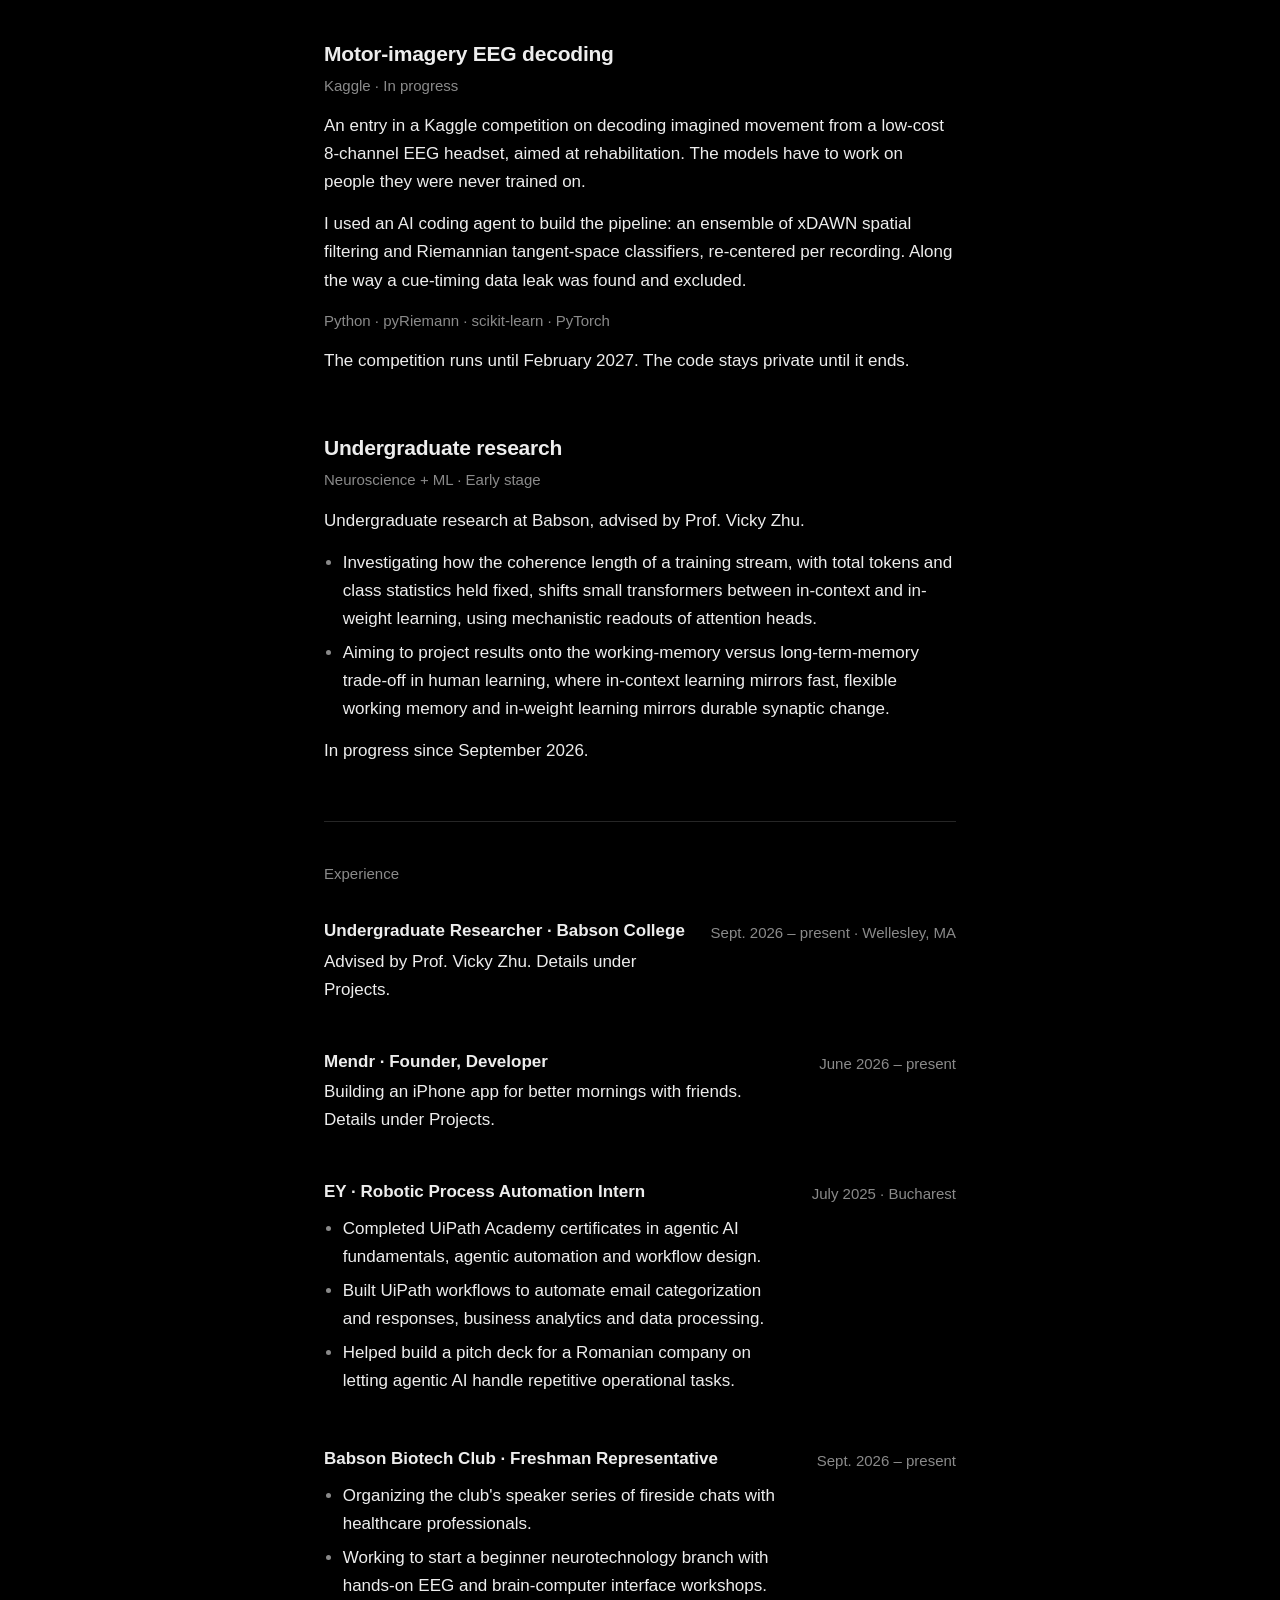
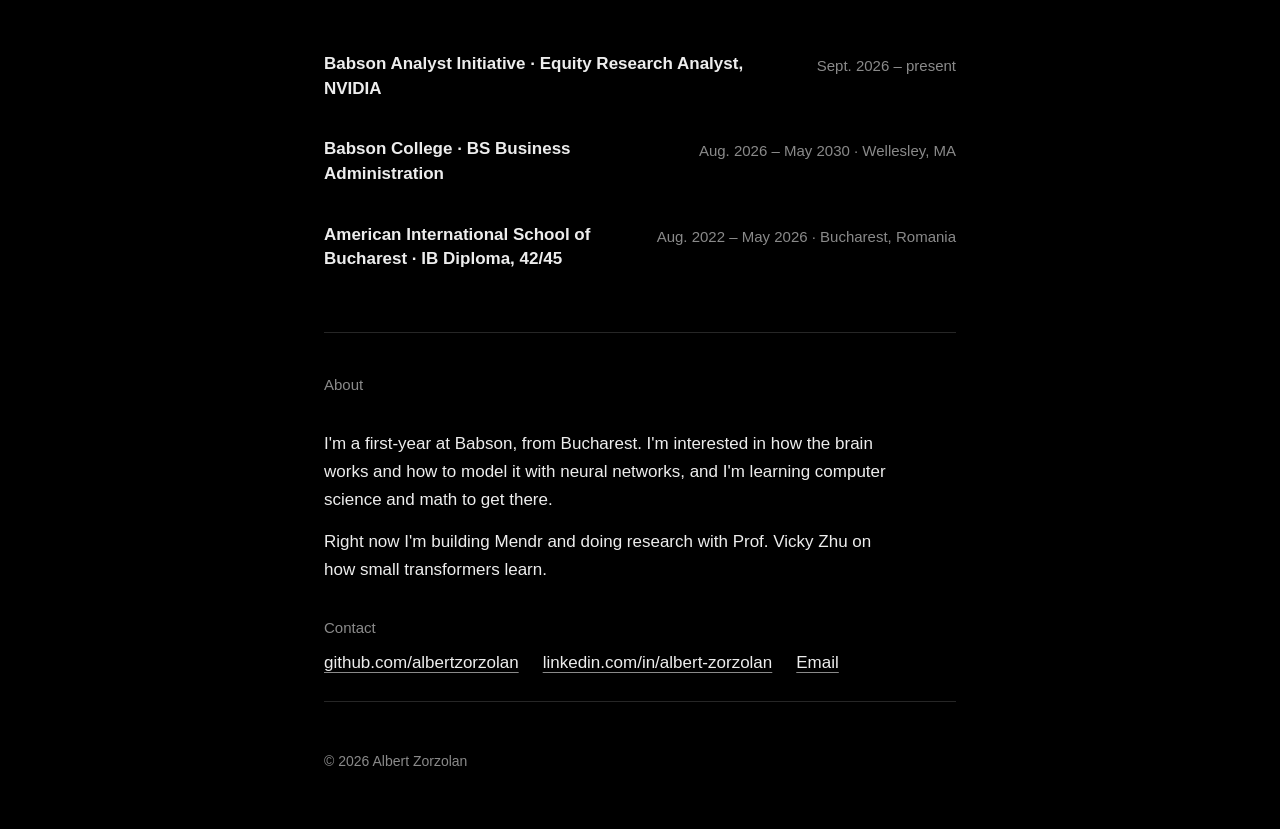
==== commit 19b96de3: "Minimal redesign: black and greyscale single page, no vaults Drops the vault doors, vault.js and the" ====
--- a/index.html
+++ b/index.html
@@ -5,8 +5,7 @@
   <meta name="viewport" content="width=device-width, initial-scale=1">
   <title>Albert Zorzolan</title>
   <meta name="description" content="Albert Zorzolan, Babson '30. Projects: Mendr (iOS app), Kinwise (UnivaBio hackathon), a Kaggle EEG entry and early neuroscience research.">
-  <meta name="theme-color" content="#0b0e13" media="(prefers-color-scheme: dark)">
-  <meta name="theme-color" content="#f4f6f8" media="(prefers-color-scheme: light)">
+  <meta name="theme-color" content="#000000">
   <meta property="og:type" content="website">
   <meta property="og:title" content="Albert Zorzolan">
   <meta property="og:description" content="Babson '30. Projects: Mendr (iOS app), Kinwise (UnivaBio hackathon), a Kaggle EEG entry and early neuroscience research.">
@@ -17,14 +16,17 @@
   <meta property="og:image:alt" content="Albert Zorzolan, Babson '30, Boston">
   <meta name="twitter:card" content="summary_large_image">
   <link rel="icon" href="favicon.svg" type="image/svg+xml">
-  <script>document.documentElement.classList.add("js")</script>
-  <link rel="stylesheet" href="styles.css">
-  <script src="vault.js" defer></script>
+  <link rel="stylesheet" href="styles.css?v=min1">
 </head>
 <body>
   <a class="skip" href="#main">Skip to content</a>
 
-  <header class="intro">
+  <header>
+    <nav aria-label="Sections">
+      <a href="#projects">Projects</a>
+      <a href="#experience">Experience</a>
+      <a href="#about">About</a>
+    </nav>
     <h1>Albert Zorzolan</h1>
     <p class="meta">Babson '30 · Boston</p>
     <ul class="links">
@@ -35,184 +37,127 @@
   </header>
 
   <main id="main">
-    <nav class="vaults" aria-label="Vaults">
-      <a class="vault" href="#projects">
-        <span class="vault-frame" aria-hidden="true">
-          <span class="vault-door">
-            <span class="vault-bolts"></span>
-            <span class="vault-wheel"><span class="spoke"></span><span class="spoke"></span><span class="spoke"></span><span class="hub"></span></span>
-          </span>
-        </span>
-        <span class="vault-label">Projects</span>
-        <span class="vault-meta">Vault 01 · 4 items</span>
-      </a>
-      <a class="vault" href="#experience">
-        <span class="vault-frame" aria-hidden="true">
-          <span class="vault-door">
-            <span class="vault-bolts"></span>
-            <span class="vault-wheel"><span class="spoke"></span><span class="spoke"></span><span class="spoke"></span><span class="hub"></span></span>
-          </span>
-        </span>
-        <span class="vault-label">Experience</span>
-        <span class="vault-meta">Vault 02 · 7 entries</span>
-      </a>
-      <a class="vault" href="#about">
-        <span class="vault-frame" aria-hidden="true">
-          <span class="vault-door">
-            <span class="vault-bolts"></span>
-            <span class="vault-wheel"><span class="spoke"></span><span class="spoke"></span><span class="spoke"></span><span class="hub"></span></span>
-          </span>
-        </span>
-        <span class="vault-label">About</span>
-        <span class="vault-meta">Vault 03 · Bio and contact</span>
-      </a>
-    </nav>
-    <p class="hint">Select a vault to open it.</p>
+    <section id="projects" aria-labelledby="projects-h">
+      <h2 id="projects-h">Projects</h2>
 
-    <section id="projects" class="vault-room" aria-labelledby="projects-h">
-      <div class="room-inner">
-        <div class="room-bar">
-          <span class="room-tag">Vault 01</span>
-          <button class="vault-close" type="button">Close vault</button>
+      <article class="project" data-id="mendr">
+        <div class="project-head">
+          <h3 class="project-name">Mendr</h3>
+          <p class="status">iOS app · Live on the App Store</p>
         </div>
-        <h2 id="projects-h" tabindex="-1">Projects</h2>
+        <p>Mendr: Better Mornings is an iPhone app for sleep and energy. Each morning you answer a one-minute check-in about sleep, food, water, movement and how you feel, and Mendr sums it up as a Morning Snapshot from 0 to 100. You can start an invite-only crew of up to eight friends who check in together, and see trends from your own records. Optional accounts add friends and two-week seasons.</p>
+        <ul>
+          <li>Designed and shipped a social iOS wellness platform with friend graphs, group crews and ranked leaderboards.</li>
+          <li>Integrated HealthKit, WHOOP and Oura APIs for autofill, with per-category source priority to deduplicate data.</li>
+          <li>Embedded AI coaching and NLP input via an on-device LLM with server fallback; Supabase auth and cloud sync.</li>
+        </ul>
+        <p class="stack">Swift · SwiftUI · Supabase · HealthKit</p>
+        <p class="project-links"><a href="https://apps.apple.com/app/id6799245609">View on the App Store</a></p>
+      </article>
 
-        <article class="project" data-id="mendr">
-          <div class="project-head">
-            <h3 class="project-name">Mendr</h3>
-            <span class="pill">iOS app · Live on the App Store</span>
-          </div>
-          <p>Mendr: Better Mornings is an iPhone app for sleep and energy. Each morning you answer a one-minute check-in about sleep, food, water, movement and how you feel, and Mendr sums it up as a Morning Snapshot from 0 to 100. You can start an invite-only crew of up to eight friends who check in together, and see trends from your own records. Optional accounts add friends and two-week seasons.</p>
-          <h4>What I did</h4>
-          <ul>
-            <li>Designed and shipped a social iOS wellness platform with friend graphs, group crews and ranked leaderboards.</li>
-            <li>Integrated HealthKit, WHOOP and Oura APIs for autofill, with per-category source priority to deduplicate data.</li>
-            <li>Embedded AI coaching and NLP input via an on-device LLM with server fallback; Supabase auth and cloud sync.</li>
-          </ul>
-          <p class="stack">Swift · SwiftUI · Supabase · HealthKit</p>
-          <p class="project-links"><a href="https://apps.apple.com/app/id6799245609">View on the App Store</a></p>
-          <img src="img/mendr.png" width="800" height="285" loading="lazy" alt="Six App Store screenshots of Mendr: home screen with a Morning Snapshot of 95, the sleep check-in, a crew of four friends, the how-are-you-feeling question, the daily care plan, and 14-day insights.">
-        </article>
+      <article class="project" data-id="kinwise">
+        <div class="project-head">
+          <h3 class="project-name">Kinwise</h3>
+          <p class="status">Top 100 of 486 · UnivaBio 2026</p>
+        </div>
+        <p>A browser app for families caring for an older parent on many medicines. The parent checks in daily in their own words, Kinwise lines those check-ins up with medicine changes and cited geriatric prescribing criteria, and the family gets one reviewed page of questions to bring to the doctor or pharmacist. It runs entirely in the browser, with no server or sign-up.</p>
+        <ul>
+          <li>Co-built it with Neil Shah for the UnivaBio hackathon (theme: AI for Human Health), using AI coding tools.</li>
+          <li>A rule-based review engine checks medications against a 427-drug geriatric knowledge base; an on-device LLM only rewords findings the engine has verified.</li>
+          <li>Symptom extraction from diary entries scored F1 0.94 on 70 held-out synthetic stories; clinician briefs export as HL7 FHIR.</li>
+        </ul>
+        <p class="stack">React · TypeScript · Python</p>
+        <p>Top 100 of 486 projects at UnivaBio 2026. A working prototype on fictional data, not yet tested with real patients, caregivers or clinicians.</p>
+        <p class="project-links"><a href="https://albertzorzolan.github.io/UnivaBioBabson/">Live demo</a> <a href="https://github.com/albertzorzolan/UnivaBioBabson">Code</a></p>
+      </article>
 
-        <article class="project" data-id="kinwise">
-          <div class="project-head">
-            <h3 class="project-name">Kinwise</h3>
-            <span class="pill">Top 100 of 486 · UnivaBio 2026</span>
-          </div>
-          <p>A browser app for families caring for an older parent on many medicines. The parent checks in daily in their own words, Kinwise lines those check-ins up with medicine changes and cited geriatric prescribing criteria, and the family gets one reviewed page of questions to bring to the doctor or pharmacist. It runs entirely in the browser, with no server or sign-up.</p>
-          <h4>What I did</h4>
-          <ul>
-            <li>Co-built it with Neil Shah for the UnivaBio hackathon (theme: AI for Human Health), using AI coding tools.</li>
-            <li>A rule-based review engine checks medications against a 427-drug geriatric knowledge base; an on-device LLM only rewords findings the engine has verified.</li>
-            <li>Symptom extraction from diary entries scored F1 0.94 on 70 held-out synthetic stories; clinician briefs export as HL7 FHIR.</li>
-          </ul>
-          <p class="stack">React · TypeScript · Python</p>
-          <p>Top 100 of 486 projects at UnivaBio 2026. A working prototype on fictional data, not yet tested with real patients, caregivers or clinicians.</p>
-          <p class="project-links"><a href="https://albertzorzolan.github.io/UnivaBioBabson/">Live demo</a> <a href="https://github.com/albertzorzolan/UnivaBioBabson">Code</a></p>
-          <img src="img/kinwise.png" width="800" height="475" loading="lazy" alt="Kinwise demo home page: 'Notice what changes after a medicine change, and bring a clear question to the visit', with buttons for a guided tour, a patient view and a caregiver view.">
-        </article>
+      <article class="project" data-id="eeg">
+        <div class="project-head">
+          <h3 class="project-name">Motor-imagery EEG decoding</h3>
+          <p class="status">Kaggle · In progress</p>
+        </div>
+        <p>An entry in a Kaggle competition on decoding imagined movement from a low-cost 8-channel EEG headset, aimed at rehabilitation. The models have to work on people they were never trained on.</p>
+        <p>I used an AI coding agent to build the pipeline: an ensemble of xDAWN spatial filtering and Riemannian tangent-space classifiers, re-centered per recording. Along the way a cue-timing data leak was found and excluded.</p>
+        <p class="stack">Python · pyRiemann · scikit-learn · PyTorch</p>
+        <p>The competition runs until February 2027. The code stays private until it ends.</p>
+      </article>
 
-        <article class="project" data-id="eeg">
-          <div class="project-head">
-            <h3 class="project-name">Motor-imagery EEG decoding</h3>
-            <span class="pill">Kaggle · In progress</span>
-          </div>
-          <p>An entry in a Kaggle competition on decoding imagined movement from a low-cost 8-channel EEG headset, aimed at rehabilitation. The models have to work on people they were never trained on.</p>
-          <h4>What I did</h4>
-          <p>I used an AI coding agent to build the pipeline: an ensemble of xDAWN spatial filtering and Riemannian tangent-space classifiers, re-centered per recording. Along the way a cue-timing data leak was found and excluded.</p>
-          <p class="stack">Python · pyRiemann · scikit-learn · PyTorch</p>
-          <p>The competition runs until February 2027. The code stays private until it ends.</p>
-        </article>
+      <article class="project" data-id="research">
+        <div class="project-head">
+          <h3 class="project-name">Undergraduate research</h3>
+          <p class="status">Neuroscience + ML · Early stage</p>
+        </div>
+        <p>Undergraduate research at Babson, advised by Prof. Vicky Zhu.</p>
+        <ul>
+          <li>Investigating how the coherence length of a training stream, with total tokens and class statistics held fixed, shifts small transformers between in-context and in-weight learning, using mechanistic readouts of attention heads.</li>
+          <li>Aiming to project results onto the working-memory versus long-term-memory trade-off in human learning, where in-context learning mirrors fast, flexible working memory and in-weight learning mirrors durable synaptic change.</li>
+        </ul>
+        <p>In progress since September 2026.</p>
+      </article>
+    </section>
 
-        <article class="project" data-id="research">
-          <div class="project-head">
-            <h3 class="project-name">Undergraduate research</h3>
-            <span class="pill">Neuroscience + ML · Early stage</span>
-          </div>
-          <p>Undergraduate research at Babson, advised by Prof. Vicky Zhu.</p>
-          <ul>
-            <li>Investigating how the coherence length of a training stream, with total tokens and class statistics held fixed, shifts small transformers between in-context and in-weight learning, using mechanistic readouts of attention heads.</li>
-            <li>Aiming to project results onto the working-memory versus long-term-memory trade-off in human learning, where in-context learning mirrors fast, flexible working memory and in-weight learning mirrors durable synaptic change.</li>
-          </ul>
-          <p>In progress since September 2026.</p>
-        </article>
+    <section id="experience" aria-labelledby="experience-h">
+      <h2 id="experience-h">Experience</h2>
+
+      <div class="entry">
+        <h3>Undergraduate Researcher · Babson College</h3>
+        <p class="when">Sept. 2026 – present · Wellesley, MA</p>
+        <p>Advised by Prof. Vicky Zhu. Details under Projects.</p>
+      </div>
+
+      <div class="entry">
+        <h3>Mendr · Founder, Developer</h3>
+        <p class="when">June 2026 – present</p>
+        <p>Building an iPhone app for better mornings with friends. Details under Projects.</p>
+      </div>
+
+      <div class="entry">
+        <h3>EY · Robotic Process Automation Intern</h3>
+        <p class="when">July 2025 · Bucharest</p>
+        <ul>
+          <li>Completed UiPath Academy certificates in agentic AI fundamentals, agentic automation and workflow design.</li>
+          <li>Built UiPath workflows to automate email categorization and responses, business analytics and data processing.</li>
+          <li>Helped build a pitch deck for a Romanian company on letting agentic AI handle repetitive operational tasks.</li>
+        </ul>
+      </div>
+
+      <div class="entry">
+        <h3>Babson Biotech Club · Freshman Representative</h3>
+        <p class="when">Sept. 2026 – present</p>
+        <ul>
+          <li>Organizing the club's speaker series of fireside chats with healthcare professionals.</li>
+          <li>Working to start a beginner neurotechnology branch with hands-on EEG and brain-computer interface workshops.</li>
+        </ul>
+      </div>
+
+      <div class="entry">
+        <h3>Babson Analyst Initiative · Equity Research Analyst, NVIDIA</h3>
+        <p class="when">Sept. 2026 – present</p>
+      </div>
+
+      <div class="entry">
+        <h3>Babson College · BS Business Administration</h3>
+        <p class="when">Aug. 2026 – May 2030 · Wellesley, MA</p>
+      </div>
+
+      <div class="entry">
+        <h3>American International School of Bucharest · IB Diploma, 42/45</h3>
+        <p class="when">Aug. 2022 – May 2026 · Bucharest, Romania</p>
       </div>
     </section>
 
-    <section id="experience" class="vault-room" aria-labelledby="experience-h">
-      <div class="room-inner">
-        <div class="room-bar">
-          <span class="room-tag">Vault 02</span>
-          <button class="vault-close" type="button">Close vault</button>
-        </div>
-        <h2 id="experience-h" tabindex="-1">Experience</h2>
+    <section id="about" aria-labelledby="about-h">
+      <h2 id="about-h">About</h2>
+      <p>I'm a first-year at Babson, from Bucharest. I'm interested in how the brain works and how to model it with neural networks, and I'm learning computer science and math to get there.</p>
+      <p>Right now I'm building Mendr and doing research with Prof. Vicky Zhu on how small transformers learn.</p>
 
-        <div class="entry">
-          <h3>Undergraduate Researcher · Babson College</h3>
-          <p class="when">Sept. 2026 – present · Wellesley, MA</p>
-          <p>Advised by Prof. Vicky Zhu. Details in the Projects vault.</p>
-        </div>
-
-        <div class="entry">
-          <h3>Mendr · Founder, Developer</h3>
-          <p class="when">June 2026 – present</p>
-          <p>Building an iPhone app for better mornings with friends. Details in the Projects vault.</p>
-        </div>
-
-        <div class="entry">
-          <h3>EY · Robotic Process Automation Intern</h3>
-          <p class="when">July 2025 · Bucharest</p>
-          <ul>
-            <li>Completed UiPath Academy certificates in agentic AI fundamentals, agentic automation and workflow design.</li>
-            <li>Built UiPath workflows to automate email categorization and responses, business analytics and data processing.</li>
-            <li>Helped build a pitch deck for a Romanian company on letting agentic AI handle repetitive operational tasks.</li>
-          </ul>
-        </div>
-
-        <div class="entry">
-          <h3>Babson Biotech Club · Freshman Representative</h3>
-          <p class="when">Sept. 2026 – present</p>
-          <ul>
-            <li>Organizing the club's speaker series of fireside chats with healthcare professionals.</li>
-            <li>Working to start a beginner neurotechnology branch with hands-on EEG and brain-computer interface workshops.</li>
-          </ul>
-        </div>
-
-        <div class="entry">
-          <h3>Babson Analyst Initiative · Equity Research Analyst, NVIDIA</h3>
-          <p class="when">Sept. 2026 – present</p>
-        </div>
-
-        <div class="entry">
-          <h3>Babson College · BS Business Administration</h3>
-          <p class="when">Aug. 2026 – May 2030 · Wellesley, MA</p>
-        </div>
-
-        <div class="entry">
-          <h3>American International School of Bucharest · IB Diploma, 42/45</h3>
-          <p class="when">Aug. 2022 – May 2026 · Bucharest, Romania</p>
-        </div>
-      </div>
-    </section>
-
-    <section id="about" class="vault-room" aria-labelledby="about-h">
-      <div class="room-inner">
-        <div class="room-bar">
-          <span class="room-tag">Vault 03</span>
-          <button class="vault-close" type="button">Close vault</button>
-        </div>
-        <h2 id="about-h" tabindex="-1">About</h2>
-        <p>I'm a first-year at Babson, from Bucharest. I'm interested in how the brain works and how to model it with neural networks, and I'm learning computer science and math to get there.</p>
-        <p>Right now I'm building Mendr and doing research with Prof. Vicky Zhu on how small transformers learn.</p>
-
-        <div id="contact" class="contact">
-          <h3>Contact</h3>
-          <ul class="links">
-            <li><a href="https://github.com/albertzorzolan">github.com/albertzorzolan</a></li>
-            <li><a href="https://www.linkedin.com/in/albert-zorzolan/">linkedin.com/in/albert-zorzolan</a></li>
-            <li><a href="mailto:azorzolan1@babson.edu">Email</a></li>
-          </ul>
-        </div>
+      <div id="contact" class="contact">
+        <h3>Contact</h3>
+        <ul class="links">
+          <li><a href="https://github.com/albertzorzolan">github.com/albertzorzolan</a></li>
+          <li><a href="https://www.linkedin.com/in/albert-zorzolan/">linkedin.com/in/albert-zorzolan</a></li>
+          <li><a href="mailto:azorzolan1@babson.edu">Email</a></li>
+        </ul>
       </div>
     </section>
   </main>
--- a/styles.css
+++ b/styles.css
@@ -1,63 +1,46 @@
-/* Tokens — dark is the default; light follows the system setting. */
+/* Black page, greyscale only. Same look whatever the visitor's system theme is. */
 :root {
-  --bg: #0b0e13;
-  --surface: #131821;
-  --text: #e8edf3;
-  --muted: #93a0b0;
-  --accent: #6cb6ff;
-  --border: #262f3b;
-
-  /* vault metal (decorative, not used for text) */
-  --steel-hi: #d3dae3;
-  --steel-mid: #8a95a3;
-  --steel-lo: #414b58;
-  --steel-dark: #232a34;
-  --hole: #05070a;
-  --glow: rgba(108, 182, 255, 0.35);
-
-  --mono: ui-monospace, "SF Mono", Menlo, Consolas, "Liberation Mono", monospace;
-  --sans: -apple-system, BlinkMacSystemFont, "Segoe UI", Roboto, "Helvetica Neue", Arial, sans-serif;
-  --door: clamp(170px, 22vw, 230px);
+  --bg: #000000;
+  --text: #ededed;
+  --muted: #8a8a8a;
+  --border: #262626;
+  --sans: -apple-system, BlinkMacSystemFont, "Helvetica Neue", "Segoe UI", Roboto, Arial, sans-serif;
   color-scheme: dark;
-}
-
-@media (prefers-color-scheme: light) {
-  :root {
-    --bg: #f4f6f8;
-    --surface: #ffffff;
-    --text: #1b2430;
-    --muted: #556070;
-    --accent: #0b62c4;
-    --border: #d5dbe3;
-    --glow: rgba(11, 98, 196, 0.25);
-    color-scheme: light;
-  }
 }
 
 *, *::before, *::after { box-sizing: border-box; }
 
+html { scroll-behavior: smooth; }
+
 body {
-  margin: 0;
-  min-height: 100vh;
-  background:
-    radial-gradient(1200px 600px at 50% -10%, color-mix(in srgb, var(--accent) 10%, transparent), transparent 70%),
-    var(--bg);
+  max-width: 680px;
+  margin: 0 auto;
+  padding: 0 24px;
+  background: var(--bg);
   color: var(--text);
   font-family: var(--sans);
   font-size: 17px;
-  line-height: 1.6;
+  line-height: 1.65;
+  -webkit-font-smoothing: antialiased;
   -webkit-text-size-adjust: 100%;
 }
 
 main { overflow-wrap: anywhere; }
 
-a { color: var(--accent); text-underline-offset: 3px; }
-a:hover { text-decoration-thickness: 2px; }
+a {
+  color: var(--text);
+  text-decoration: underline;
+  text-decoration-color: var(--muted);
+  text-decoration-thickness: 1px;
+  text-underline-offset: 4px;
+  transition: text-decoration-color 0.15s;
+}
+a:hover { text-decoration-color: var(--text); }
 
 :focus-visible {
-  outline: 2px solid var(--accent);
+  outline: 2px solid var(--text);
   outline-offset: 3px;
-  border-radius: 6px;
+  border-radius: 2px;
 }
 
 .skip {
@@ -65,369 +48,133 @@
   left: 16px;
   top: -100px;
   padding: 8px 12px;
-  background: var(--surface);
+  background: var(--bg);
   border: 1px solid var(--border);
-  border-radius: 8px;
-  z-index: 100;
 }
 .skip:focus { top: 12px; }
 
-/* ---------------------------------------------------------------- intro */
-.intro {
-  max-width: 1040px;
-  margin: 0 auto;
-  padding: clamp(64px, 12vh, 120px) 24px 24px;
-  text-align: center;
+p { margin: 0 0 14px; }
+
+/* header */
+header { padding: 40px 0 72px; }
+
+header nav {
+  display: flex;
+  flex-wrap: wrap;
+  gap: 4px 24px;
+  margin-bottom: 96px;
+  font-size: 15px;
 }
+header nav a { color: var(--muted); text-decoration: none; }
+header nav a:hover { color: var(--text); }
+
 h1 {
   margin: 0;
-  font-size: clamp(40px, 7vw, 64px);
-  font-weight: 700;
-  line-height: 1.05;
+  font-size: clamp(36px, 7vw, 48px);
+  font-weight: 600;
+  line-height: 1.1;
   letter-spacing: -0.025em;
 }
-.meta {
-  margin: 14px 0 0;
-  font-family: var(--mono);
-  font-size: 15px;
-  color: var(--muted);
-}
-.tagline { margin: 18px auto 0; max-width: 56ch; font-size: 19px; }
+.meta { margin: 10px 0 0; color: var(--muted); }
+.tagline { margin: 20px 0 0; max-width: 52ch; font-size: 19px; }
 
 .links {
   display: flex;
   flex-wrap: wrap;
-  justify-content: center;
-  gap: 10px;
-  margin: 26px 0 0;
+  gap: 4px 24px;
+  margin: 24px 0 0;
   padding: 0;
   list-style: none;
 }
-.links a {
-  display: inline-block;
-  padding: 7px 16px;
-  border: 1px solid var(--border);
-  border-radius: 999px;
-  background: var(--surface);
-  color: var(--text);
+
+/* sections */
+section {
+  padding: 40px 0 24px;
+  border-top: 1px solid var(--border);
+}
+h2 {
+  margin: 0 0 32px;
   font-size: 15px;
-  text-decoration: none;
-  transition: border-color 0.2s, color 0.2s;
-}
-.links a:hover { border-color: var(--accent); color: var(--accent); }
-
-/* ---------------------------------------------------------------- vault doors */
-.vaults {
-  display: grid;
-  grid-template-columns: repeat(3, minmax(0, 1fr));
-  gap: 32px;
-  max-width: 1040px;
-  margin: 40px auto 0;
-  padding: 0 24px;
-}
-@media (max-width: 720px) {
-  .vaults { grid-template-columns: 1fr; gap: 36px; }
-  :root { --door: clamp(170px, 52vw, 220px); }
-}
-
-.vault {
-  display: flex;
-  flex-direction: column;
-  align-items: center;
-  padding: 12px 0;
-  color: var(--text);
-  text-decoration: none;
-  border-radius: 20px;
-}
-
-.vault-frame {
-  position: relative;
-  width: var(--door);
-  aspect-ratio: 1;
-  border-radius: 50%;
-  background: radial-gradient(circle, var(--hole) 0 58%, #0e1218 72%, var(--hole) 100%);
-  box-shadow:
-    0 0 0 10px var(--steel-dark),
-    0 0 0 12px var(--steel-lo),
-    0 18px 40px rgba(0, 0, 0, 0.45);
-  perspective: 900px;
-  transition: box-shadow 0.3s;
-}
-.vault:hover .vault-frame,
-.vault:focus-visible .vault-frame {
-  box-shadow:
-    0 0 0 10px var(--steel-dark),
-    0 0 0 12px var(--steel-lo),
-    0 0 0 16px var(--glow),
-    0 18px 40px rgba(0, 0, 0, 0.45);
-}
-
-.vault-door {
-  position: absolute;
-  inset: 4px;
-  border-radius: 50%;
-  background:
-    repeating-conic-gradient(from 0deg, rgba(255, 255, 255, 0.05) 0deg 2deg, rgba(0, 0, 0, 0.05) 2deg 4deg),
-    radial-gradient(circle at 34% 28%, var(--steel-hi), var(--steel-mid) 48%, var(--steel-lo) 100%);
-  box-shadow:
-    inset 0 0 0 6px rgba(0, 0, 0, 0.22),
-    inset 0 0 0 7px rgba(255, 255, 255, 0.18),
-    inset 0 -10px 24px rgba(0, 0, 0, 0.35),
-    4px 0 10px rgba(0, 0, 0, 0.5);
-  transform-origin: 0% 50%;
-  transition: transform 0.5s cubic-bezier(0.2, 0.7, 0.2, 1);
-  will-change: transform;
-}
-.vault:hover .vault-door { transform: rotateY(-9deg); }
-
-/* hinge plates on the left edge of the frame */
-.vault-frame::before,
-.vault-frame::after {
-  content: "";
-  position: absolute;
-  left: -16px;
-  width: 14px;
-  height: 18%;
-  border-radius: 3px;
-  background: linear-gradient(90deg, var(--steel-lo), var(--steel-mid) 60%, var(--steel-lo));
-  box-shadow: 0 2px 4px rgba(0, 0, 0, 0.4);
-}
-.vault-frame::before { top: 22%; }
-.vault-frame::after { bottom: 22%; }
-
-.vault-bolts {
-  position: absolute;
-  inset: 9%;
-  border-radius: 50%;
-  border: 3px dotted rgba(20, 26, 34, 0.55);
-  box-shadow: 0 0 0 1px rgba(255, 255, 255, 0.12);
-}
-
-.vault-wheel {
-  position: absolute;
-  top: 25%;
-  left: 25%;
-  width: 50%;
-  aspect-ratio: 1;
-  border-radius: 50%;
-  border: 5px solid var(--steel-dark);
-  box-shadow: inset 0 0 0 1px rgba(255, 255, 255, 0.25), 0 3px 6px rgba(0, 0, 0, 0.35);
-  transition: transform 0.6s cubic-bezier(0.3, 0.8, 0.3, 1);
-}
-.vault:hover .vault-wheel { transform: rotate(35deg); }
-.spoke {
-  position: absolute;
-  top: calc(50% - 3px);
-  left: -6%;
-  width: 112%;
-  height: 6px;
-  border-radius: 3px;
-  background: linear-gradient(var(--steel-lo), var(--steel-dark));
-}
-.spoke:nth-child(2) { transform: rotate(60deg); }
-.spoke:nth-child(3) { transform: rotate(120deg); }
-.hub {
-  position: absolute;
-  top: 36%;
-  left: 36%;
-  width: 28%;
-  aspect-ratio: 1;
-  border-radius: 50%;
-  background: radial-gradient(circle at 35% 30%, var(--steel-hi), var(--steel-lo));
-  box-shadow: 0 2px 4px rgba(0, 0, 0, 0.4);
-}
-
-.vault-label {
-  margin-top: 26px;
-  font-size: 20px;
-  font-weight: 650;
-  letter-spacing: -0.01em;
-}
-.vault-meta {
-  margin-top: 2px;
-  font-family: var(--mono);
-  font-size: 13px;
-  color: var(--muted);
-}
-.hint {
-  margin: 36px 0 0;
-  text-align: center;
-  font-family: var(--mono);
-  font-size: 13px;
-  color: var(--muted);
-}
-html:not(.js) .hint { display: none; }
-
-/* ---------------------------------------------------------------- rooms */
-.vault-room { padding: 0 24px; }
-.room-inner {
-  max-width: 960px;
-  margin: 0 auto;
-  padding: 0 0 80px;
-  overflow-wrap: anywhere;
-}
-html:not(.js) .room-bar { display: none; }
-
-.js .vault-room { display: none; }
-.js .vault-room.is-open {
-  display: block;
-  position: fixed;
-  inset: 0;
-  z-index: 50;
-  overflow-y: auto;
-  overscroll-behavior: contain;
-  background:
-    radial-gradient(900px 500px at 50% 0%, color-mix(in srgb, var(--accent) 9%, transparent), transparent 70%),
-    var(--bg);
-}
-.js body.room-open { overflow: hidden; }
-
-.room-bar {
-  position: sticky;
-  top: 0;
-  z-index: 2;
-  display: flex;
-  align-items: center;
-  justify-content: space-between;
-  margin: 0 -24px;
-  padding: 14px 24px;
-  background: color-mix(in srgb, var(--bg) 88%, transparent);
-  backdrop-filter: blur(8px);
-  -webkit-backdrop-filter: blur(8px);
-  border-bottom: 1px solid var(--border);
-}
-.room-tag {
-  font-family: var(--mono);
-  font-size: 12.5px;
-  letter-spacing: 0.18em;
-  text-transform: uppercase;
-  color: var(--muted);
-}
-.vault-close {
-  padding: 8px 16px;
-  border: 1px solid var(--border);
-  border-radius: 999px;
-  background: var(--surface);
-  color: var(--text);
-  font: 500 14px var(--sans);
-  cursor: pointer;
-  transition: border-color 0.2s, color 0.2s;
-}
-.vault-close:hover { border-color: var(--accent); color: var(--accent); }
-
-h2 {
-  margin: 36px 0 28px;
-  font-size: clamp(32px, 5vw, 44px);
-  line-height: 1.1;
-  letter-spacing: -0.02em;
-}
-h2:focus { outline: none; }
-p { margin: 0 0 14px; }
-
-/* projects */
-.project {
-  margin: 0 0 20px;
-  padding: clamp(20px, 4vw, 30px);
-  background: var(--surface);
-  border: 1px solid var(--border);
-  border-radius: 16px;
-}
-.project-head {
-  display: flex;
-  flex-wrap: wrap;
-  align-items: center;
-  justify-content: space-between;
-  gap: 8px 16px;
-  margin-bottom: 14px;
-}
-.project-name { margin: 0; font-size: 23px; letter-spacing: -0.01em; }
-.pill {
-  padding: 4px 11px;
-  border: 1px solid var(--border);
-  border-radius: 999px;
-  font-family: var(--mono);
-  font-size: 12.5px;
-  color: var(--muted);
-}
-.project h4 {
-  margin: 20px 0 8px;
-  font-family: var(--mono);
-  font-size: 12px;
   font-weight: 500;
-  letter-spacing: 0.14em;
-  text-transform: uppercase;
-  color: var(--muted);
-}
-.project ul, .entry ul { margin: 0 0 14px; padding-left: 1.2em; }
-.project li, .entry li { margin: 4px 0; }
-.stack { font-family: var(--mono); font-size: 13.5px; color: var(--muted); }
-.project-links { display: flex; flex-wrap: wrap; gap: 6px 20px; }
-.project-links a { font-weight: 600; text-decoration: none; }
-.project-links a::after { content: " →" / ""; }
-.project-links a:hover { text-decoration: underline; }
-.project img {
-  display: block;
-  width: 100%;
-  height: auto;
-  margin-top: 18px;
-  border: 1px solid var(--border);
-  border-radius: 10px;
-  background: var(--bg);
-}
-
-/* experience timeline */
-.entry {
-  position: relative;
-  padding: 0 0 26px 26px;
-  border-left: 2px solid var(--border);
-}
-.entry:last-child { border-left-color: transparent; }
-.entry::before {
-  content: "";
-  position: absolute;
-  left: -7px;
-  top: 6px;
-  width: 12px;
-  height: 12px;
-  border-radius: 50%;
-  background: var(--bg);
-  border: 2px solid var(--accent);
-}
-.entry h3 { margin: 0; font-size: 18px; font-weight: 600; line-height: 1.35; }
-.entry .when { margin: 2px 0 8px; font-family: var(--mono); font-size: 13.5px; color: var(--muted); }
-
-/* about */
-.vault-room#about p { max-width: 62ch; font-size: 18px; }
-.contact { margin-top: 36px; padding-top: 24px; border-top: 1px solid var(--border); }
-.contact h3 { margin: 0 0 4px; font-size: 18px; }
-.contact .links { justify-content: flex-start; margin-top: 12px; }
-
-footer {
-  padding: 72px 24px 40px;
-  text-align: center;
-  font-family: var(--mono);
-  font-size: 13px;
   color: var(--muted);
 }
 
-/* ---------------------------------------------------------------- entrance */
-@keyframes rise {
-  from { opacity: 0; transform: translateY(14px); }
-  to { opacity: 1; transform: none; }
+/* projects */
+.project { margin: 0 0 56px; }
+.project:last-child { margin-bottom: 32px; }
+.project-head { margin-bottom: 14px; }
+.project-name {
+  margin: 0;
+  font-size: 21px;
+  font-weight: 600;
+  letter-spacing: -0.01em;
 }
-.intro > * { animation: rise 0.7s cubic-bezier(0.2, 0.7, 0.2, 1) both; }
-.intro > :nth-child(2) { animation-delay: 0.08s; }
-.intro > :nth-child(3) { animation-delay: 0.16s; }
-.intro > :nth-child(4) { animation-delay: 0.24s; }
-.intro > :nth-child(5) { animation-delay: 0.32s; }
-.vault { animation: rise 0.8s cubic-bezier(0.2, 0.7, 0.2, 1) both; }
-.vault:nth-child(1) { animation-delay: 0.35s; }
-.vault:nth-child(2) { animation-delay: 0.47s; }
-.vault:nth-child(3) { animation-delay: 0.59s; }
-.hint { animation: rise 0.8s 0.8s both; }
+.status { margin: 2px 0 0; font-size: 15px; color: var(--muted); }
+.project ul, .entry ul { margin: 0 0 14px; padding-left: 1.1em; }
+.project li, .entry li { margin: 6px 0; }
+.project li::marker, .entry li::marker { color: var(--muted); }
+.stack { font-size: 15px; color: var(--muted); }
+.project-links { display: flex; flex-wrap: wrap; gap: 4px 24px; }
+.project-links a::after { content: " ↗" / ""; color: var(--muted); }
+
+/* experience */
+.entry {
+  display: grid;
+  grid-template-columns: 1fr auto;
+  gap: 0 24px;
+  margin: 0 0 32px;
+}
+.entry > * { grid-column: 1; }
+.entry h3 {
+  margin: 0 0 4px;
+  font-size: 17px;
+  font-weight: 600;
+  line-height: 1.45;
+}
+.entry .when {
+  grid-column: 2;
+  grid-row: 1;
+  margin: 2px 0 0;
+  font-size: 15px;
+  color: var(--muted);
+  text-align: right;
+  white-space: nowrap;
+}
+
+/* about */
+#about p { max-width: 60ch; }
+.contact { margin-top: 32px; }
+.contact h3 {
+  margin: 0;
+  font-size: 15px;
+  font-weight: 500;
+  color: var(--muted);
+}
+.contact .links { margin-top: 8px; }
+
+footer {
+  padding: 48px 0 56px;
+  border-top: 1px solid var(--border);
+  font-size: 14px;
+  color: var(--muted);
+}
+footer p { margin: 0; }
+
+@media (max-width: 600px) {
+  header { padding-bottom: 56px; }
+  header nav { margin-bottom: 64px; }
+  .entry { display: block; }
+  .entry .when { margin: 0 0 8px; text-align: left; white-space: normal; }
+}
+
+/* one quiet fade on load */
+@keyframes fade { from { opacity: 0; } to { opacity: 1; } }
+header, main, footer { animation: fade 0.6s ease-out both; }
+main { animation-delay: 0.1s; }
+footer { animation-delay: 0.2s; }
 
 @media (prefers-reduced-motion: reduce) {
-  .intro > *, .vault, .hint { animation: none; }
-  .vault-door, .vault-wheel { transition: none; }
-  .vault:hover .vault-door, .vault:hover .vault-wheel { transform: none; }
+  header, main, footer { animation: none; }
+  html { scroll-behavior: auto; }
+  a { transition: none; }
 }
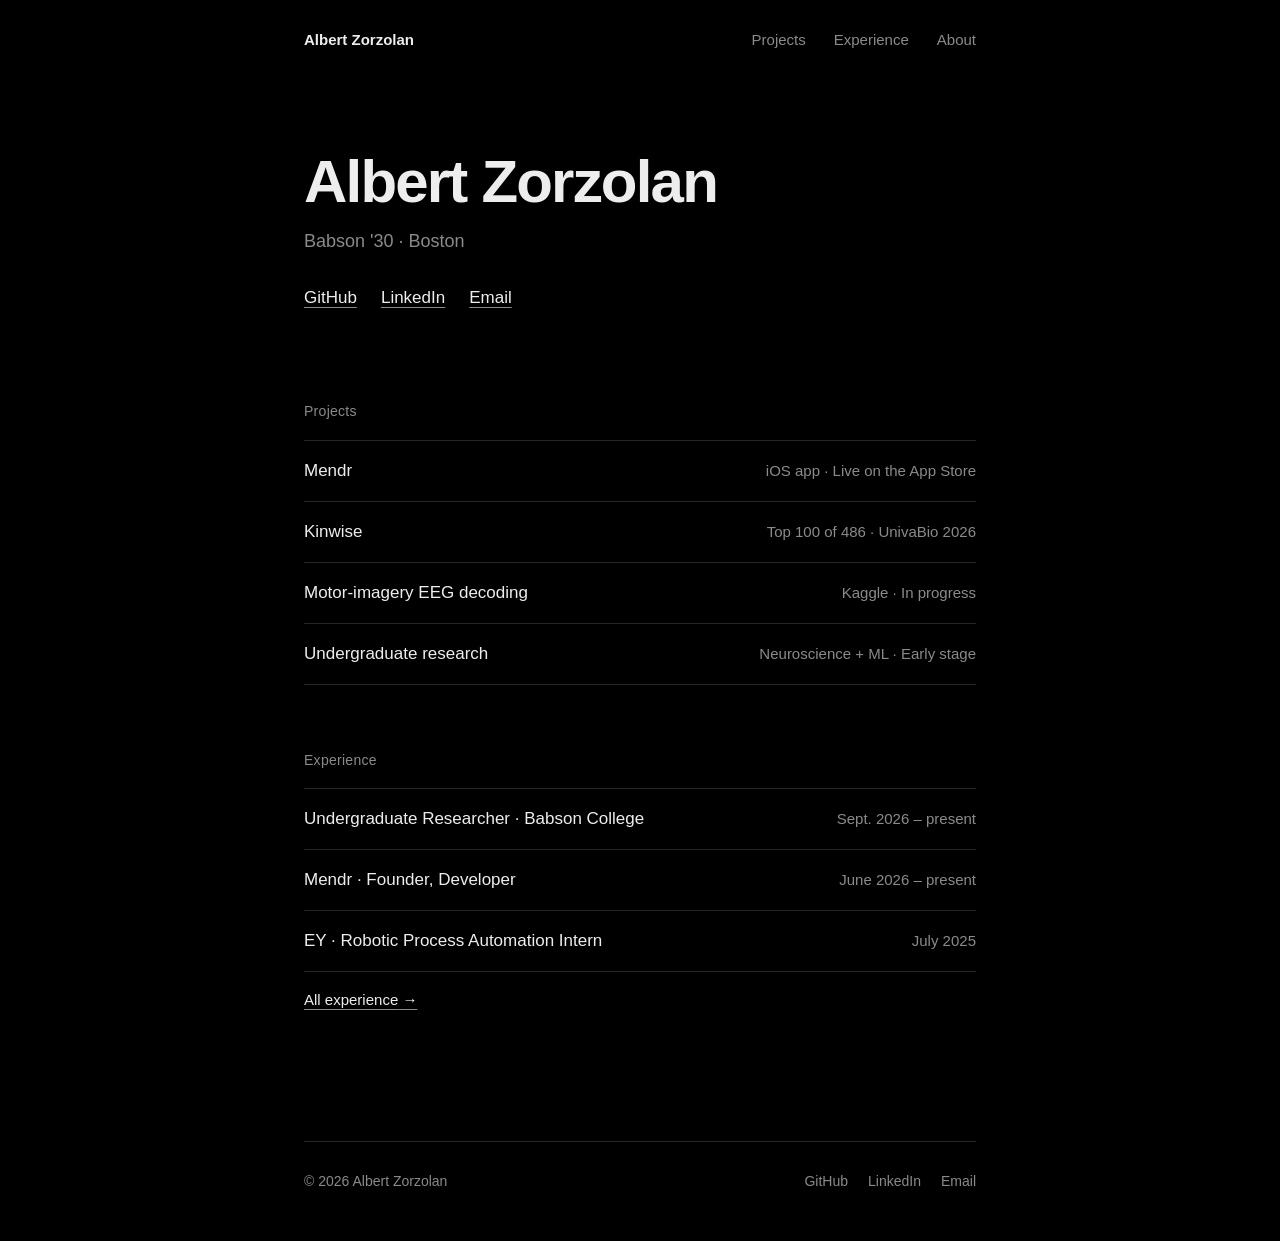
==== commit f104bc96: "Split the site into home, projects, experience and about pages Shared header nav (current page highl" ====
--- a/index.html
+++ b/index.html
@@ -8,7 +8,7 @@
   <meta name="theme-color" content="#000000">
   <meta property="og:type" content="website">
   <meta property="og:title" content="Albert Zorzolan">
-  <meta property="og:description" content="Babson '30. Projects: Mendr (iOS app), Kinwise (UnivaBio hackathon), a Kaggle EEG entry and early neuroscience research.">
+  <meta property="og:description" content="Albert Zorzolan, Babson '30. Projects: Mendr (iOS app), Kinwise (UnivaBio hackathon), a Kaggle EEG entry and early neuroscience research.">
   <meta property="og:url" content="https://albertzorzolan.github.io/">
   <meta property="og:image" content="https://albertzorzolan.github.io/og-image.png">
   <meta property="og:image:width" content="1200">
@@ -16,154 +16,59 @@
   <meta property="og:image:alt" content="Albert Zorzolan, Babson '30, Boston">
   <meta name="twitter:card" content="summary_large_image">
   <link rel="icon" href="favicon.svg" type="image/svg+xml">
-  <link rel="stylesheet" href="styles.css?v=min1">
+  <link rel="stylesheet" href="styles.css?v=pages1">
 </head>
 <body>
   <a class="skip" href="#main">Skip to content</a>
 
-  <header>
-    <nav aria-label="Sections">
-      <a href="#projects">Projects</a>
-      <a href="#experience">Experience</a>
-      <a href="#about">About</a>
+  <header class="site-header">
+    <nav aria-label="Site">
+      <a href="index.html" class="brand" aria-current="page">Albert Zorzolan</a>
+      <a href="projects.html">Projects</a>
+      <a href="experience.html">Experience</a>
+      <a href="about.html">About</a>
     </nav>
-    <h1>Albert Zorzolan</h1>
-    <p class="meta">Babson '30 · Boston</p>
+  </header>
+
+  <main id="main">
+    <section class="hero">
+      <h1>Albert Zorzolan</h1>
+      <p class="meta">Babson '30 · Boston</p>
+      <ul class="links">
+        <li><a href="https://github.com/albertzorzolan">GitHub</a></li>
+        <li><a href="https://www.linkedin.com/in/albert-zorzolan/">LinkedIn</a></li>
+        <li><a href="mailto:azorzolan1@babson.edu">Email</a></li>
+      </ul>
+    </section>
+
+    <section class="index" aria-labelledby="home-projects">
+      <h2 id="home-projects">Projects</h2>
+      <ul class="rows">
+        <li><a href="projects.html#mendr"><span class="row-title">Mendr</span><span class="row-meta">iOS app · Live on the App Store</span></a></li>
+        <li><a href="projects.html#kinwise"><span class="row-title">Kinwise</span><span class="row-meta">Top 100 of 486 · UnivaBio 2026</span></a></li>
+        <li><a href="projects.html#eeg"><span class="row-title">Motor-imagery EEG decoding</span><span class="row-meta">Kaggle · In progress</span></a></li>
+        <li><a href="projects.html#research"><span class="row-title">Undergraduate research</span><span class="row-meta">Neuroscience + ML · Early stage</span></a></li>
+      </ul>
+    </section>
+
+    <section class="index" aria-labelledby="home-experience">
+      <h2 id="home-experience">Experience</h2>
+      <ul class="rows">
+        <li><a href="experience.html"><span class="row-title">Undergraduate Researcher · Babson College</span><span class="row-meta">Sept. 2026 – present</span></a></li>
+        <li><a href="experience.html"><span class="row-title">Mendr · Founder, Developer</span><span class="row-meta">June 2026 – present</span></a></li>
+        <li><a href="experience.html"><span class="row-title">EY · Robotic Process Automation Intern</span><span class="row-meta">July 2025</span></a></li>
+      </ul>
+      <p class="more"><a href="experience.html">All experience</a></p>
+    </section>
+  </main>
+
+  <footer class="site-footer">
+    <p>© 2026 Albert Zorzolan</p>
     <ul class="links">
       <li><a href="https://github.com/albertzorzolan">GitHub</a></li>
       <li><a href="https://www.linkedin.com/in/albert-zorzolan/">LinkedIn</a></li>
       <li><a href="mailto:azorzolan1@babson.edu">Email</a></li>
     </ul>
-  </header>
-
-  <main id="main">
-    <section id="projects" aria-labelledby="projects-h">
-      <h2 id="projects-h">Projects</h2>
-
-      <article class="project" data-id="mendr">
-        <div class="project-head">
-          <h3 class="project-name">Mendr</h3>
-          <p class="status">iOS app · Live on the App Store</p>
-        </div>
-        <p>Mendr: Better Mornings is an iPhone app for sleep and energy. Each morning you answer a one-minute check-in about sleep, food, water, movement and how you feel, and Mendr sums it up as a Morning Snapshot from 0 to 100. You can start an invite-only crew of up to eight friends who check in together, and see trends from your own records. Optional accounts add friends and two-week seasons.</p>
-        <ul>
-          <li>Designed and shipped a social iOS wellness platform with friend graphs, group crews and ranked leaderboards.</li>
-          <li>Integrated HealthKit, WHOOP and Oura APIs for autofill, with per-category source priority to deduplicate data.</li>
-          <li>Embedded AI coaching and NLP input via an on-device LLM with server fallback; Supabase auth and cloud sync.</li>
-        </ul>
-        <p class="stack">Swift · SwiftUI · Supabase · HealthKit</p>
-        <p class="project-links"><a href="https://apps.apple.com/app/id6799245609">View on the App Store</a></p>
-      </article>
-
-      <article class="project" data-id="kinwise">
-        <div class="project-head">
-          <h3 class="project-name">Kinwise</h3>
-          <p class="status">Top 100 of 486 · UnivaBio 2026</p>
-        </div>
-        <p>A browser app for families caring for an older parent on many medicines. The parent checks in daily in their own words, Kinwise lines those check-ins up with medicine changes and cited geriatric prescribing criteria, and the family gets one reviewed page of questions to bring to the doctor or pharmacist. It runs entirely in the browser, with no server or sign-up.</p>
-        <ul>
-          <li>Co-built it with Neil Shah for the UnivaBio hackathon (theme: AI for Human Health), using AI coding tools.</li>
-          <li>A rule-based review engine checks medications against a 427-drug geriatric knowledge base; an on-device LLM only rewords findings the engine has verified.</li>
-          <li>Symptom extraction from diary entries scored F1 0.94 on 70 held-out synthetic stories; clinician briefs export as HL7 FHIR.</li>
-        </ul>
-        <p class="stack">React · TypeScript · Python</p>
-        <p>Top 100 of 486 projects at UnivaBio 2026. A working prototype on fictional data, not yet tested with real patients, caregivers or clinicians.</p>
-        <p class="project-links"><a href="https://albertzorzolan.github.io/UnivaBioBabson/">Live demo</a> <a href="https://github.com/albertzorzolan/UnivaBioBabson">Code</a></p>
-      </article>
-
-      <article class="project" data-id="eeg">
-        <div class="project-head">
-          <h3 class="project-name">Motor-imagery EEG decoding</h3>
-          <p class="status">Kaggle · In progress</p>
-        </div>
-        <p>An entry in a Kaggle competition on decoding imagined movement from a low-cost 8-channel EEG headset, aimed at rehabilitation. The models have to work on people they were never trained on.</p>
-        <p>I used an AI coding agent to build the pipeline: an ensemble of xDAWN spatial filtering and Riemannian tangent-space classifiers, re-centered per recording. Along the way a cue-timing data leak was found and excluded.</p>
-        <p class="stack">Python · pyRiemann · scikit-learn · PyTorch</p>
-        <p>The competition runs until February 2027. The code stays private until it ends.</p>
-      </article>
-
-      <article class="project" data-id="research">
-        <div class="project-head">
-          <h3 class="project-name">Undergraduate research</h3>
-          <p class="status">Neuroscience + ML · Early stage</p>
-        </div>
-        <p>Undergraduate research at Babson, advised by Prof. Vicky Zhu.</p>
-        <ul>
-          <li>Investigating how the coherence length of a training stream, with total tokens and class statistics held fixed, shifts small transformers between in-context and in-weight learning, using mechanistic readouts of attention heads.</li>
-          <li>Aiming to project results onto the working-memory versus long-term-memory trade-off in human learning, where in-context learning mirrors fast, flexible working memory and in-weight learning mirrors durable synaptic change.</li>
-        </ul>
-        <p>In progress since September 2026.</p>
-      </article>
-    </section>
-
-    <section id="experience" aria-labelledby="experience-h">
-      <h2 id="experience-h">Experience</h2>
-
-      <div class="entry">
-        <h3>Undergraduate Researcher · Babson College</h3>
-        <p class="when">Sept. 2026 – present · Wellesley, MA</p>
-        <p>Advised by Prof. Vicky Zhu. Details under Projects.</p>
-      </div>
-
-      <div class="entry">
-        <h3>Mendr · Founder, Developer</h3>
-        <p class="when">June 2026 – present</p>
-        <p>Building an iPhone app for better mornings with friends. Details under Projects.</p>
-      </div>
-
-      <div class="entry">
-        <h3>EY · Robotic Process Automation Intern</h3>
-        <p class="when">July 2025 · Bucharest</p>
-        <ul>
-          <li>Completed UiPath Academy certificates in agentic AI fundamentals, agentic automation and workflow design.</li>
-          <li>Built UiPath workflows to automate email categorization and responses, business analytics and data processing.</li>
-          <li>Helped build a pitch deck for a Romanian company on letting agentic AI handle repetitive operational tasks.</li>
-        </ul>
-      </div>
-
-      <div class="entry">
-        <h3>Babson Biotech Club · Freshman Representative</h3>
-        <p class="when">Sept. 2026 – present</p>
-        <ul>
-          <li>Organizing the club's speaker series of fireside chats with healthcare professionals.</li>
-          <li>Working to start a beginner neurotechnology branch with hands-on EEG and brain-computer interface workshops.</li>
-        </ul>
-      </div>
-
-      <div class="entry">
-        <h3>Babson Analyst Initiative · Equity Research Analyst, NVIDIA</h3>
-        <p class="when">Sept. 2026 – present</p>
-      </div>
-
-      <div class="entry">
-        <h3>Babson College · BS Business Administration</h3>
-        <p class="when">Aug. 2026 – May 2030 · Wellesley, MA</p>
-      </div>
-
-      <div class="entry">
-        <h3>American International School of Bucharest · IB Diploma, 42/45</h3>
-        <p class="when">Aug. 2022 – May 2026 · Bucharest, Romania</p>
-      </div>
-    </section>
-
-    <section id="about" aria-labelledby="about-h">
-      <h2 id="about-h">About</h2>
-      <p>I'm a first-year at Babson, from Bucharest. I'm interested in how the brain works and how to model it with neural networks, and I'm learning computer science and math to get there.</p>
-      <p>Right now I'm building Mendr and doing research with Prof. Vicky Zhu on how small transformers learn.</p>
-
-      <div id="contact" class="contact">
-        <h3>Contact</h3>
-        <ul class="links">
-          <li><a href="https://github.com/albertzorzolan">github.com/albertzorzolan</a></li>
-          <li><a href="https://www.linkedin.com/in/albert-zorzolan/">linkedin.com/in/albert-zorzolan</a></li>
-          <li><a href="mailto:azorzolan1@babson.edu">Email</a></li>
-        </ul>
-      </div>
-    </section>
-  </main>
-
-  <footer>
-    <p>© 2026 Albert Zorzolan</p>
   </footer>
 </body>
 </html>
--- a/styles.css
+++ b/styles.css
@@ -4,16 +4,15 @@
   --text: #ededed;
   --muted: #8a8a8a;
   --border: #262626;
+  --hover: #111111;
   --sans: -apple-system, BlinkMacSystemFont, "Helvetica Neue", "Segoe UI", Roboto, Arial, sans-serif;
   color-scheme: dark;
 }
 
 *, *::before, *::after { box-sizing: border-box; }
 
-html { scroll-behavior: smooth; }
-
 body {
-  max-width: 680px;
+  max-width: 720px;
   margin: 0 auto;
   padding: 0 24px;
   background: var(--bg);
@@ -33,7 +32,7 @@
   text-decoration-color: var(--muted);
   text-decoration-thickness: 1px;
   text-underline-offset: 4px;
-  transition: text-decoration-color 0.15s;
+  transition: text-decoration-color 0.15s, color 0.15s, background-color 0.15s;
 }
 a:hover { text-decoration-color: var(--text); }
 
@@ -54,127 +53,165 @@
 .skip:focus { top: 12px; }
 
 p { margin: 0 0 14px; }
-
-/* header */
-header { padding: 40px 0 72px; }
-
-header nav {
-  display: flex;
-  flex-wrap: wrap;
-  gap: 4px 24px;
-  margin-bottom: 96px;
-  font-size: 15px;
-}
-header nav a { color: var(--muted); text-decoration: none; }
-header nav a:hover { color: var(--text); }
+ul { margin: 0 0 14px; padding-left: 1.1em; }
+li { margin: 6px 0; }
+li::marker { color: var(--muted); }
 
 h1 {
-  margin: 0;
-  font-size: clamp(36px, 7vw, 48px);
+  margin: 0 0 48px;
+  font-size: clamp(34px, 6vw, 44px);
   font-weight: 600;
   line-height: 1.1;
   letter-spacing: -0.025em;
 }
-.meta { margin: 10px 0 0; color: var(--muted); }
+
+/* small grey label used for headings inside a page */
+.label, .index h2, .group h2, .contact h2 {
+  margin: 0 0 16px;
+  font-size: 14px;
+  font-weight: 500;
+  letter-spacing: 0.02em;
+  color: var(--muted);
+}
+
+/* ------------------------------------------------ site header */
+.site-header { padding: 28px 0 0; }
+.site-header nav {
+  display: flex;
+  flex-wrap: wrap;
+  align-items: baseline;
+  gap: 6px 28px;
+  font-size: 15px;
+}
+.site-header a { color: var(--muted); text-decoration: none; }
+.site-header a:hover, .site-header a[aria-current="page"] { color: var(--text); }
+.site-header .brand { margin-right: auto; color: var(--text); font-weight: 600; }
+
+main { padding: 96px 0 64px; }
+
+/* ------------------------------------------------ home */
+.hero { margin-bottom: 88px; }
+.hero h1 { margin: 0; font-size: clamp(40px, 8vw, 60px); letter-spacing: -0.03em; }
+.meta { margin: 12px 0 0; font-size: 18px; color: var(--muted); }
 .tagline { margin: 20px 0 0; max-width: 52ch; font-size: 19px; }
 
 .links {
   display: flex;
   flex-wrap: wrap;
   gap: 4px 24px;
-  margin: 24px 0 0;
+  margin: 28px 0 0;
   padding: 0;
   list-style: none;
 }
-
-/* sections */
-section {
-  padding: 40px 0 24px;
+.links li { margin: 0; }
+
+.index { margin-bottom: 64px; }
+.rows { margin: 0; padding: 0; list-style: none; border-bottom: 1px solid var(--border); }
+.rows li { margin: 0; border-top: 1px solid var(--border); }
+.rows a {
+  display: flex;
+  flex-wrap: wrap;
+  justify-content: space-between;
+  align-items: baseline;
+  gap: 2px 24px;
+  margin: 0 -12px;
+  padding: 16px 12px;
+  text-decoration: none;
+}
+.rows a:hover { background: var(--hover); }
+.row-title { font-weight: 500; }
+.row-meta { font-size: 15px; color: var(--muted); }
+.more { margin: 16px 0 0; font-size: 15px; }
+.more a::after { content: " →" / ""; }
+
+/* ------------------------------------------------ projects */
+.project {
+  padding: 48px 0;
   border-top: 1px solid var(--border);
-}
-h2 {
-  margin: 0 0 32px;
-  font-size: 15px;
-  font-weight: 500;
-  color: var(--muted);
-}
-
-/* projects */
-.project { margin: 0 0 56px; }
-.project:last-child { margin-bottom: 32px; }
-.project-head { margin-bottom: 14px; }
+  scroll-margin-top: 24px;
+}
+.project:last-child { padding-bottom: 0; }
+.project-head { margin-bottom: 18px; }
 .project-name {
   margin: 0;
-  font-size: 21px;
+  font-size: 24px;
   font-weight: 600;
-  letter-spacing: -0.01em;
-}
-.status { margin: 2px 0 0; font-size: 15px; color: var(--muted); }
-.project ul, .entry ul { margin: 0 0 14px; padding-left: 1.1em; }
-.project li, .entry li { margin: 6px 0; }
-.project li::marker, .entry li::marker { color: var(--muted); }
-.stack { font-size: 15px; color: var(--muted); }
-.project-links { display: flex; flex-wrap: wrap; gap: 4px 24px; }
+  line-height: 1.25;
+  letter-spacing: -0.015em;
+}
+.status { margin: 4px 0 0; font-size: 15px; color: var(--muted); }
+.note { color: var(--muted); }
+
+.facts { margin: 24px 0 0; }
+.facts > div {
+  display: grid;
+  grid-template-columns: 96px 1fr;
+  gap: 16px;
+  padding: 10px 0;
+  border-top: 1px solid var(--border);
+  font-size: 15px;
+}
+.facts > div:last-child { border-bottom: 1px solid var(--border); }
+.facts dt { color: var(--muted); }
+.facts dd { margin: 0; }
+.project-links { display: flex; flex-wrap: wrap; gap: 4px 20px; }
 .project-links a::after { content: " ↗" / ""; color: var(--muted); }
 
-/* experience */
+/* ------------------------------------------------ experience */
+.group { margin-bottom: 56px; }
+.group:last-child { margin-bottom: 0; }
+.group h2 { padding-bottom: 12px; border-bottom: 1px solid var(--border); }
 .entry {
   display: grid;
-  grid-template-columns: 1fr auto;
-  gap: 0 24px;
-  margin: 0 0 32px;
-}
-.entry > * { grid-column: 1; }
-.entry h3 {
-  margin: 0 0 4px;
-  font-size: 17px;
-  font-weight: 600;
-  line-height: 1.45;
-}
-.entry .when {
-  grid-column: 2;
-  grid-row: 1;
-  margin: 2px 0 0;
-  font-size: 15px;
-  color: var(--muted);
-  text-align: right;
-  white-space: nowrap;
-}
-
-/* about */
-#about p { max-width: 60ch; }
-.contact { margin-top: 32px; }
-.contact h3 {
-  margin: 0;
-  font-size: 15px;
-  font-weight: 500;
-  color: var(--muted);
-}
-.contact .links { margin-top: 8px; }
-
-footer {
-  padding: 48px 0 56px;
+  grid-template-columns: 168px 1fr;
+  gap: 4px 24px;
+  padding: 18px 0;
+}
+.entry + .entry { border-top: 1px solid var(--border); }
+.when { margin: 2px 0 0; font-size: 15px; line-height: 1.6; color: var(--muted); }
+.where { display: block; }
+.entry h3 { margin: 0 0 6px; font-size: 17px; font-weight: 600; line-height: 1.45; }
+.entry-body > :last-child { margin-bottom: 0; }
+
+/* ------------------------------------------------ about */
+.prose p { max-width: 58ch; font-size: 19px; line-height: 1.6; }
+.contact { margin-top: 56px; }
+.contact .facts { margin-top: 0; }
+
+/* ------------------------------------------------ footer */
+.site-footer {
+  display: flex;
+  flex-wrap: wrap;
+  justify-content: space-between;
+  align-items: baseline;
+  gap: 8px 24px;
+  padding: 28px 0 48px;
   border-top: 1px solid var(--border);
   font-size: 14px;
   color: var(--muted);
 }
-footer p { margin: 0; }
+.site-footer p { margin: 0; }
+.site-footer .links { margin: 0; gap: 4px 20px; }
+.site-footer a { color: var(--muted); text-decoration: none; }
+.site-footer a:hover { color: var(--text); }
 
 @media (max-width: 600px) {
-  header { padding-bottom: 56px; }
-  header nav { margin-bottom: 64px; }
-  .entry { display: block; }
-  .entry .when { margin: 0 0 8px; text-align: left; white-space: normal; }
+  .site-header .brand { flex-basis: 100%; }
+  main { padding: 64px 0 48px; }
+  .hero { margin-bottom: 64px; }
+  .rows a { flex-direction: column; gap: 2px; }
+  .entry { grid-template-columns: 1fr; gap: 6px; }
+  .where { display: inline; }
+  .where::before { content: "· " / ""; }
+  .when { margin: 0; }
+  .facts > div { grid-template-columns: 76px 1fr; }
 }
 
 /* one quiet fade on load */
 @keyframes fade { from { opacity: 0; } to { opacity: 1; } }
-header, main, footer { animation: fade 0.6s ease-out both; }
-main { animation-delay: 0.1s; }
-footer { animation-delay: 0.2s; }
+main { animation: fade 0.5s ease-out both; }
 
 @media (prefers-reduced-motion: reduce) {
-  header, main, footer { animation: none; }
-  html { scroll-behavior: auto; }
+  main { animation: none; }
   a { transition: none; }
 }
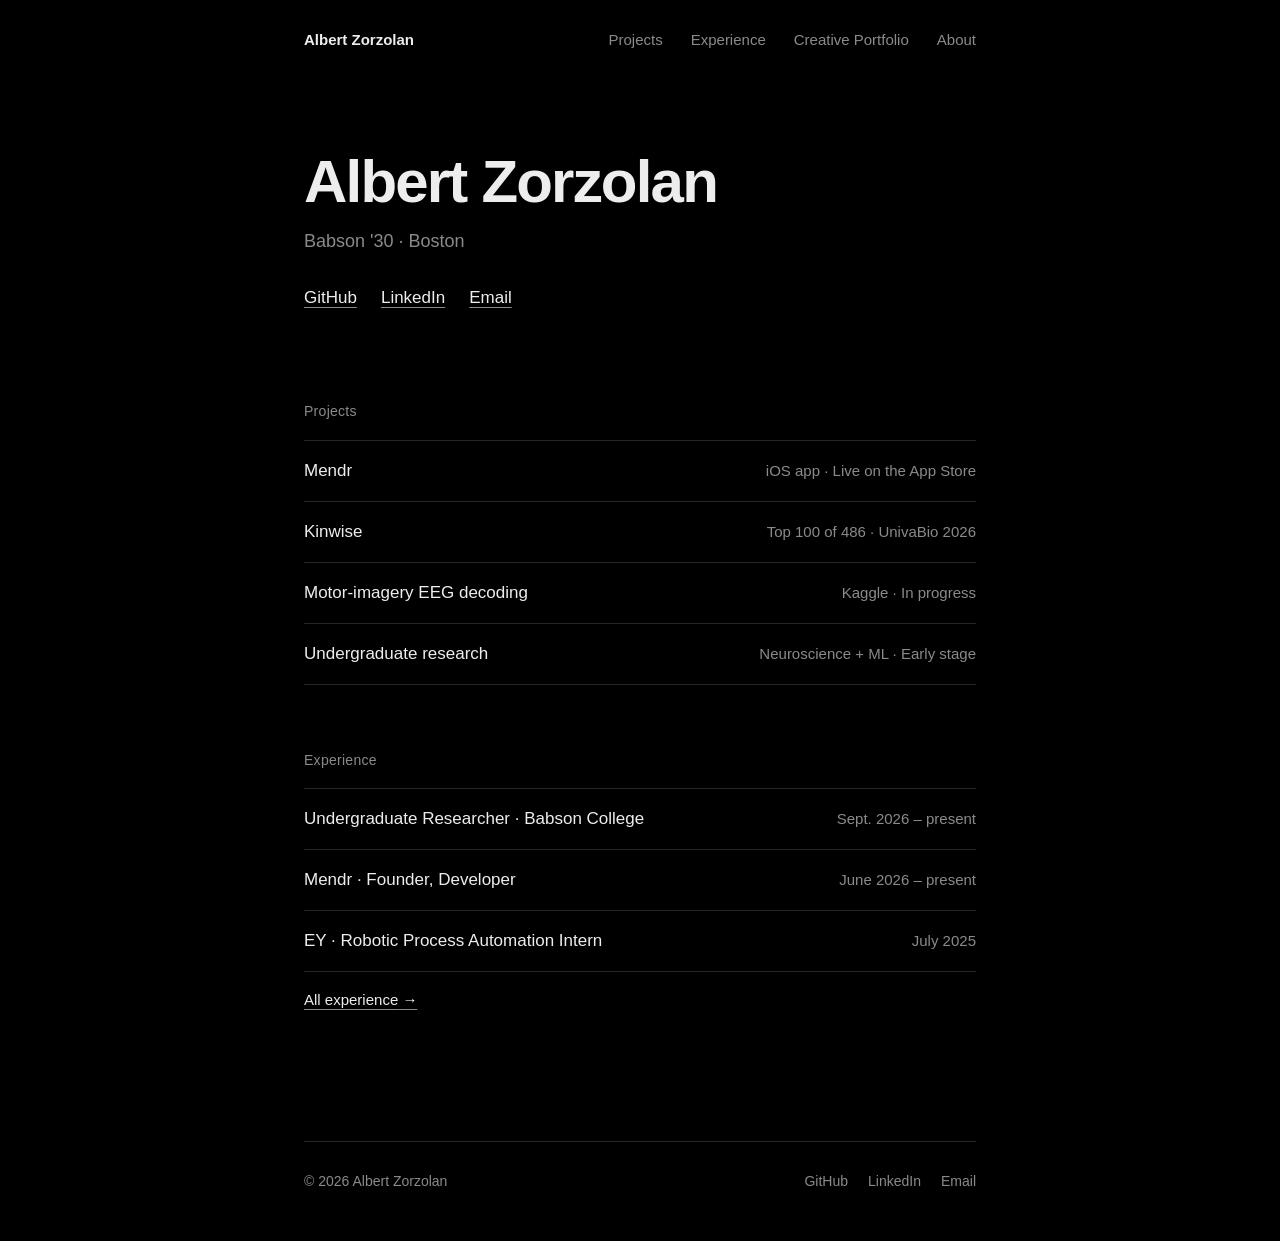
==== commit d3e49d46: "Add an empty Creative Portfolio page and nav tab The tab sits between Experience and About on every " ====
--- a/index.html
+++ b/index.html
@@ -16,7 +16,7 @@
   <meta property="og:image:alt" content="Albert Zorzolan, Babson '30, Boston">
   <meta name="twitter:card" content="summary_large_image">
   <link rel="icon" href="favicon.svg" type="image/svg+xml">
-  <link rel="stylesheet" href="styles.css?v=pages1">
+  <link rel="stylesheet" href="styles.css?v=pages2">
 </head>
 <body>
   <a class="skip" href="#main">Skip to content</a>
@@ -26,6 +26,7 @@
       <a href="index.html" class="brand" aria-current="page">Albert Zorzolan</a>
       <a href="projects.html">Projects</a>
       <a href="experience.html">Experience</a>
+      <a href="creative.html">Creative Portfolio</a>
       <a href="about.html">About</a>
     </nav>
   </header>
--- a/styles.css
+++ b/styles.css
@@ -196,6 +196,7 @@
 .site-footer a:hover { color: var(--text); }
 
 @media (max-width: 600px) {
+  .site-header nav { gap: 6px 14px; font-size: 14px; }
   .site-header .brand { flex-basis: 100%; }
   main { padding: 64px 0 48px; }
   .hero { margin-bottom: 64px; }
